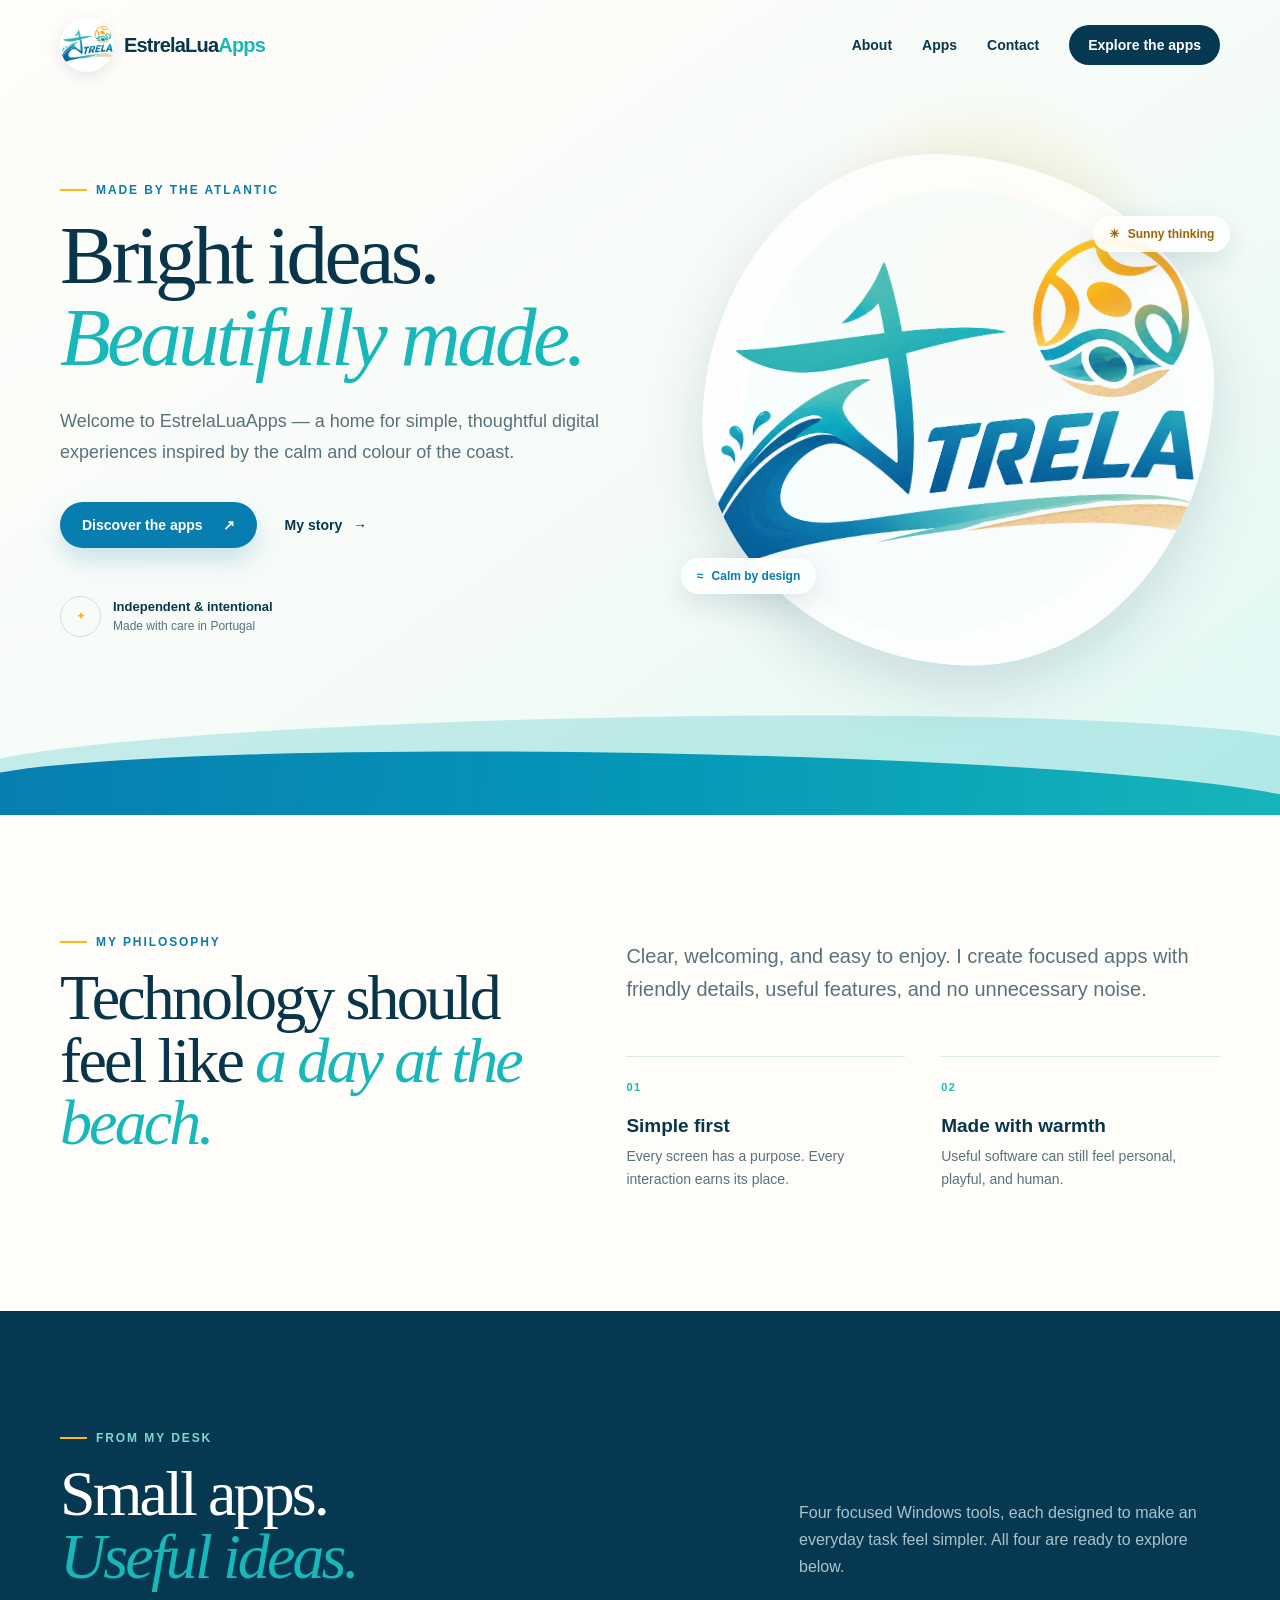
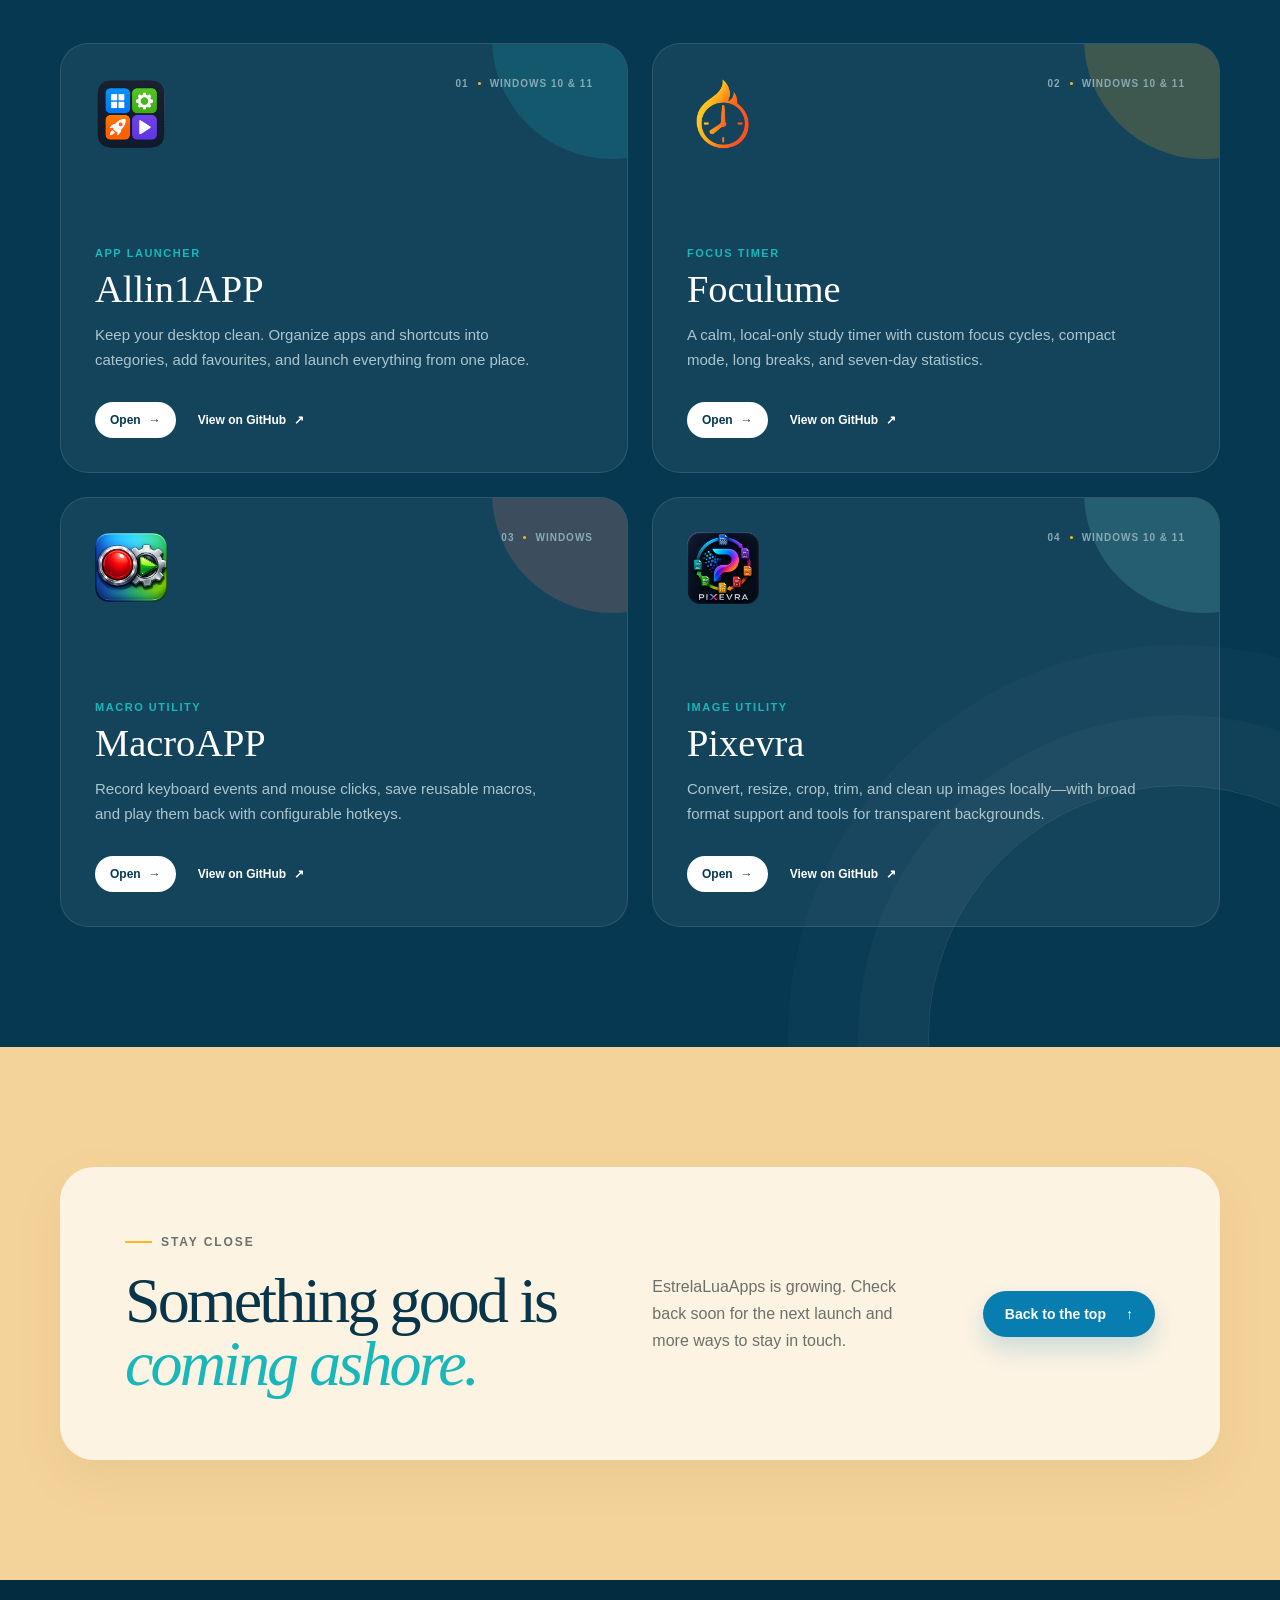
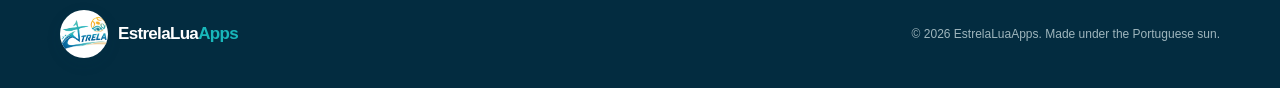
==== index.html @ fa0a14d5 "Rename brand to EstrelaLuaApps" ====
<!doctype html>
<html lang="en">
  <head>
    <meta charset="UTF-8" />
    <meta name="viewport" content="width=device-width, initial-scale=1.0" />
    <meta
      name="description"
      content="EstrelaLuaApps creates thoughtful apps inspired by the calm, colour, and possibility of the coast."
    />
    <meta name="theme-color" content="#087daf" />
    <title>EstrelaLuaApps — Bright ideas, beautifully made</title>
    <link rel="icon" href="assets/favicon-32.ico" sizes="32x32" />
    <link rel="icon" href="assets/favicon-48.ico" sizes="48x48" />
    <link rel="apple-touch-icon" href="assets/icon-128.ico" />
    <link rel="stylesheet" href="styles.css" />
    <script src="script.js" defer></script>
  </head>
  <body>
    <a class="skip-link" href="#main">Skip to content</a>

    <header class="site-header" data-header>
      <div class="shell nav-wrap">
        <a class="brand" href="#top" aria-label="EstrelaLuaApps home">
          <img class="brand-logo" src="assets/estrelalua-logo.png" alt="" width="54" height="54" />
          <span>EstrelaLua<span>Apps</span></span>
        </a>

        <button class="menu-button" type="button" aria-expanded="false" aria-controls="site-nav">
          <span class="sr-only">Open navigation</span>
          <span></span><span></span><span></span>
        </button>

        <nav id="site-nav" class="site-nav" aria-label="Main navigation">
          <a href="#about">About</a>
          <a href="#apps">Apps</a>
          <a href="#contact">Contact</a>
          <a class="nav-cta" href="#apps">Explore the apps</a>
        </nav>
      </div>
    </header>

    <main id="main">
      <section id="top" class="hero">
        <div class="sun-glow" aria-hidden="true"></div>
        <div class="shell hero-grid">
          <div class="hero-copy reveal">
            <p class="eyebrow"><span></span>Made by the Atlantic</p>
            <h1>Bright ideas.<br /><em>Beautifully made.</em></h1>
            <p class="hero-text">
              Welcome to EstrelaLuaApps — a home for simple, thoughtful digital
              experiences inspired by the calm and colour of the coast.
            </p>
            <div class="hero-actions">
              <a class="button button-primary" href="#apps">
                Discover the apps
                <span aria-hidden="true">↗</span>
              </a>
              <a class="text-link" href="#about">My story <span aria-hidden="true">→</span></a>
            </div>
            <div class="mini-note">
              <span class="mini-orbit" aria-hidden="true">✦</span>
              <span><strong>Independent &amp; intentional</strong><br />Made with care in Portugal</span>
            </div>
          </div>

          <div class="hero-art reveal reveal-delay" aria-label="EstrelaLua logo over an illustrated ocean scene">
            <div class="logo-card">
              <img src="assets/estrelalua-logo.png" alt="EstrelaLua" />
            </div>
            <div class="float-pill pill-one">☀ <span>Sunny thinking</span></div>
            <div class="float-pill pill-two">≈ <span>Calm by design</span></div>
          </div>
        </div>

        <div class="ocean" aria-hidden="true">
          <div class="wave wave-back"></div>
          <div class="wave wave-front"></div>
        </div>
      </section>

      <section id="about" class="section about-section">
        <div class="shell about-grid">
          <div class="section-heading reveal">
            <p class="eyebrow"><span></span>My philosophy</p>
            <h2>Technology should feel like <em>a day at the beach.</em></h2>
          </div>
          <div class="about-copy reveal reveal-delay">
            <p>
              Clear, welcoming, and easy to enjoy. I create focused apps with
              friendly details, useful features, and no unnecessary noise.
            </p>
            <div class="values">
              <article>
                <span>01</span>
                <h3>Simple first</h3>
                <p>Every screen has a purpose. Every interaction earns its place.</p>
              </article>
              <article>
                <span>02</span>
                <h3>Made with warmth</h3>
                <p>Useful software can still feel personal, playful, and human.</p>
              </article>
            </div>
          </div>
        </div>
      </section>

      <section id="apps" class="section apps-section">
        <div class="shell">
          <div class="apps-heading reveal">
            <div>
              <p class="eyebrow light"><span></span>From my desk</p>
              <h2>Small apps.<br /><em>Useful ideas.</em></h2>
            </div>
            <p>
              Four focused Windows tools, each designed to make an everyday task
              feel simpler. All four are ready to explore below.
            </p>
          </div>

          <div class="app-grid">
            <article class="app-card app-one reveal">
              <div class="app-card-top">
                <a class="app-symbol has-image" href="apps/allin1app.html" aria-label="Open Allin1APP details"><img src="assets/allin1app-icon.png" alt="" /></a>
                <div class="app-meta">
                  <span>01</span>
                  <span>Windows 10 &amp; 11</span>
                </div>
              </div>
              <div class="app-copy">
                <p class="card-label">App launcher</p>
                <h3>Allin1APP</h3>
                <p>
                  Keep your desktop clean. Organize apps and shortcuts into
                  categories, add favourites, and launch everything from one place.
                </p>
              </div>
              <div class="app-links">
                <a href="apps/allin1app.html">Open <span aria-hidden="true">→</span></a>
                <a href="https://github.com/GamrGamr/Allin1APP" target="_blank" rel="noopener noreferrer">View on GitHub <span aria-hidden="true">↗</span></a>
              </div>
            </article>

            <article class="app-card app-two reveal reveal-delay">
              <div class="app-card-top">
                <a class="app-symbol has-image" href="apps/foculume.html" aria-label="Open Foculume details"><img src="assets/foculume-icon.png" alt="" /></a>
                <div class="app-meta">
                  <span>02</span>
                  <span>Windows 10 &amp; 11</span>
                </div>
              </div>
              <div class="app-copy">
                <p class="card-label">Focus timer</p>
                <h3>Foculume</h3>
                <p>
                  A calm, local-only study timer with custom focus cycles,
                  compact mode, long breaks, and seven-day statistics.
                </p>
              </div>
              <div class="app-links">
                <a href="apps/foculume.html">Open <span aria-hidden="true">→</span></a>
                <a href="https://github.com/GamrGamr/Foculume" target="_blank" rel="noopener noreferrer">View on GitHub <span aria-hidden="true">↗</span></a>
              </div>
            </article>

            <article class="app-card app-three reveal">
              <div class="app-card-top">
                <a class="app-symbol has-image" href="apps/macroapp.html" aria-label="Open MacroAPP details"><img src="assets/macroapp-icon.png" alt="" /></a>
                <div class="app-meta">
                  <span>03</span>
                  <span>Windows</span>
                </div>
              </div>
              <div class="app-copy">
                <p class="card-label">Macro utility</p>
                <h3>MacroAPP</h3>
                <p>
                  Record keyboard events and mouse clicks, save reusable macros,
                  and play them back with configurable hotkeys.
                </p>
              </div>
              <div class="app-links">
                <a href="apps/macroapp.html">Open <span aria-hidden="true">→</span></a>
                <a href="https://github.com/GamrGamr/MacroAPP" target="_blank" rel="noopener noreferrer">View on GitHub <span aria-hidden="true">↗</span></a>
              </div>
            </article>

            <article class="app-card app-four reveal reveal-delay">
              <div class="app-card-top">
                <a class="app-symbol has-image" href="apps/pixevra.html" aria-label="Open Pixevra details"><img src="assets/pixevra-icon.png" alt="" /></a>
                <div class="app-meta">
                  <span>04</span>
                  <span>Windows 10 &amp; 11</span>
                </div>
              </div>
              <div class="app-copy">
                <p class="card-label">Image utility</p>
                <h3>Pixevra</h3>
                <p>
                  Convert, resize, crop, trim, and clean up images locally—with
                  broad format support and tools for transparent backgrounds.
                </p>
              </div>
              <div class="app-links">
                <a href="apps/pixevra.html">Open <span aria-hidden="true">→</span></a>
                <a href="https://github.com/GamrGamr/Pixevra" target="_blank" rel="noopener noreferrer">View on GitHub <span aria-hidden="true">↗</span></a>
              </div>
            </article>
          </div>
        </div>
      </section>

      <section id="contact" class="section contact-section">
        <div class="shell contact-card reveal">
          <div>
            <p class="eyebrow"><span></span>Stay close</p>
            <h2>Something good is<br /><em>coming ashore.</em></h2>
          </div>
          <p>
            EstrelaLuaApps is growing. Check back soon for the next launch and
            more ways to stay in touch.
          </p>
          <a class="button button-primary" href="#top">Back to the top <span aria-hidden="true">↑</span></a>
        </div>
      </section>
    </main>

    <footer class="site-footer">
      <div class="shell footer-row">
        <a class="brand footer-brand" href="#top">
          <img class="brand-logo" src="assets/estrelalua-logo.png" alt="" width="48" height="48" />
          <span>EstrelaLua<span>Apps</span></span>
        </a>
        <p>© <span data-year></span> EstrelaLuaApps. Made under the Portuguese sun.</p>
      </div>
    </footer>
  </body>
</html>
---- styles.css ----
:root {
  --deep: #063852;
  --ocean: #087daf;
  --aqua: #18b7ba;
  --foam: #eefcf9;
  --sand: #f4d39b;
  --sun: #ffb71b;
  --coral: #f47b64;
  --ink: #08354a;
  --muted: #58727c;
  --white: #fff;
  --shell: min(1160px, calc(100% - 40px));
  --shadow: 0 22px 60px rgba(4, 60, 83, 0.15);
}

* { box-sizing: border-box; }
html { scroll-behavior: smooth; }
body {
  margin: 0;
  color: var(--ink);
  background: #fffdfa;
  font-family: "Aptos", "Segoe UI", Arial, sans-serif;
  -webkit-font-smoothing: antialiased;
}
img { display: block; max-width: 100%; }
a { color: inherit; text-decoration: none; }
button { font: inherit; }
.shell { width: var(--shell); margin-inline: auto; }
.sr-only {
  position: absolute; width: 1px; height: 1px; padding: 0; margin: -1px;
  overflow: hidden; clip: rect(0, 0, 0, 0); white-space: nowrap; border: 0;
}
.skip-link {
  position: fixed; z-index: 100; left: 16px; top: -80px; padding: 10px 16px;
  background: var(--deep); color: white; border-radius: 999px; transition: top .2s;
}
.skip-link:focus { top: 16px; }

.site-header {
  position: fixed; inset: 0 0 auto; z-index: 50; padding: 18px 0;
  transition: background .25s, box-shadow .25s, padding .25s;
}
.site-header.scrolled {
  padding: 10px 0; background: rgba(255, 253, 250, .9);
  box-shadow: 0 8px 30px rgba(8, 53, 74, .08); backdrop-filter: blur(18px);
}
.nav-wrap { display: flex; align-items: center; justify-content: space-between; }
.brand { display: inline-flex; align-items: center; gap: 10px; font-size: 20px; font-weight: 800; letter-spacing: -.04em; }
.brand-logo {
  width: 54px; height: 54px; object-fit: cover; border-radius: 50%;
  background: white; box-shadow: 0 5px 16px rgba(6, 56, 82, .1);
}
.brand > span > span { color: var(--aqua); }
.site-nav { display: flex; align-items: center; gap: 30px; font-size: 14px; font-weight: 700; }
.site-nav > a:not(.nav-cta) { position: relative; }
.site-nav > a:not(.nav-cta)::after {
  content: ""; position: absolute; left: 0; right: 100%; bottom: -6px; height: 2px;
  background: var(--aqua); transition: right .2s;
}
.site-nav > a:hover::after { right: 0; }
.nav-cta { padding: 12px 19px; color: white; background: var(--deep); border-radius: 999px; }
.menu-button { display: none; border: 0; background: transparent; padding: 8px; }
.menu-button > span:not(.sr-only) { display: block; width: 24px; height: 2px; margin: 5px; background: var(--ink); }

.hero { position: relative; min-height: 790px; overflow: hidden; padding: 155px 0 150px; background: linear-gradient(145deg, #fffdfa 5%, #f4fbf7 58%, #dff8f4 100%); }
.hero-grid { position: relative; z-index: 2; display: grid; grid-template-columns: 1fr .93fr; align-items: center; gap: 74px; }
.eyebrow { display: flex; align-items: center; gap: 9px; margin: 0 0 18px; color: var(--ocean); font-size: 12px; font-weight: 800; letter-spacing: .16em; text-transform: uppercase; }
.eyebrow > span { width: 27px; height: 2px; background: var(--sun); }
.hero h1, h2 { margin: 0; font-family: Georgia, "Times New Roman", serif; font-weight: 500; letter-spacing: -.045em; line-height: .98; }
.hero h1 { font-size: clamp(55px, 6.5vw, 93px); }
h1 em, h2 em { color: var(--aqua); font-weight: 500; }
.hero-text { max-width: 560px; margin: 28px 0 0; color: var(--muted); font-size: 18px; line-height: 1.7; }
.hero-actions { display: flex; align-items: center; gap: 28px; margin-top: 34px; }
.button { display: inline-flex; align-items: center; justify-content: center; gap: 20px; padding: 15px 22px; border-radius: 999px; font-size: 14px; font-weight: 800; transition: transform .2s, box-shadow .2s, background .2s; }
.button:hover { transform: translateY(-2px); }
.button-primary { color: white; background: var(--ocean); box-shadow: 0 12px 24px rgba(8, 125, 175, .2); }
.button-primary:hover { background: var(--deep); box-shadow: 0 14px 28px rgba(6, 56, 82, .22); }
.text-link { font-size: 14px; font-weight: 800; }
.text-link span { display: inline-block; margin-left: 7px; transition: transform .2s; }
.text-link:hover span { transform: translateX(4px); }
.mini-note { display: flex; align-items: center; gap: 12px; margin-top: 48px; color: var(--muted); font-size: 12px; line-height: 1.5; }
.mini-note strong { color: var(--ink); font-size: 13px; }
.mini-orbit { display: grid; place-items: center; width: 41px; aspect-ratio: 1; color: var(--sun); border: 1px solid rgba(8, 125, 175, .2); border-radius: 50%; }

.sun-glow { position: absolute; z-index: 0; width: 390px; height: 390px; right: 8%; top: 80px; border-radius: 50%; background: radial-gradient(circle, rgba(255, 183, 27, .24), rgba(255, 183, 27, 0) 68%); }
.hero-art { position: relative; min-height: 500px; display: grid; place-items: center; }
.hero-art::before { content: ""; position: absolute; width: 84%; aspect-ratio: 1; border-radius: 49% 51% 58% 42% / 58% 48% 52% 42%; background: linear-gradient(145deg, rgba(24,183,186,.18), rgba(8,125,175,.05)); transform: rotate(-8deg); }
.logo-card { position: relative; z-index: 2; width: min(100%, 510px); aspect-ratio: 1; overflow: hidden; border-radius: 45% 55% 47% 53% / 53% 44% 56% 47%; background: rgba(255,255,255,.82); box-shadow: var(--shadow); transform: rotate(2deg); }
.logo-card img { width: 100%; height: 100%; object-fit: cover; }
.float-pill { position: absolute; z-index: 3; display: flex; align-items: center; gap: 8px; padding: 10px 15px; border: 1px solid rgba(255,255,255,.8); border-radius: 999px; color: var(--deep); background: rgba(255,255,255,.83); box-shadow: 0 10px 28px rgba(6,56,82,.12); backdrop-filter: blur(10px); font-size: 12px; font-weight: 800; }
.pill-one { top: 12%; right: -2%; color: #9a6500; }
.pill-two { left: -3%; bottom: 14%; color: var(--ocean); }

.ocean { position: absolute; height: 120px; inset: auto 0 0; }
.wave { position: absolute; left: -3%; width: 106%; height: 130px; border-radius: 50% 50% 0 0 / 35% 35% 0 0; }
.wave-back { top: 22px; background: rgba(24,183,186,.23); transform: rotate(-1deg); }
.wave-front { top: 58px; background: linear-gradient(90deg, var(--ocean), #0497b8 50%, var(--aqua)); transform: rotate(1deg); }

.section { padding: 120px 0; }
.about-section { background: #fffdfa; }
.about-grid { display: grid; grid-template-columns: .88fr 1.12fr; gap: 100px; }
.section-heading h2, .apps-heading h2, .contact-card h2 { font-size: clamp(44px, 5vw, 70px); }
.about-copy > p { max-width: 600px; margin: 5px 0 50px; color: var(--muted); font-size: 20px; line-height: 1.65; }
.values { display: grid; grid-template-columns: 1fr 1fr; gap: 36px; }
.values article { padding-top: 20px; border-top: 1px solid #dbe7e5; }
.values article > span, .card-label { color: var(--aqua); font-size: 11px; font-weight: 900; letter-spacing: .14em; text-transform: uppercase; }
.values h3 { margin: 20px 0 8px; font-size: 19px; }
.values p { margin: 0; color: var(--muted); font-size: 14px; line-height: 1.65; }

.apps-section { position: relative; overflow: hidden; color: white; background: var(--deep); }
.apps-section::after { content: ""; position: absolute; width: 500px; height: 500px; right: -150px; bottom: -240px; border: 1px solid rgba(255,255,255,.1); border-radius: 50%; box-shadow: 0 0 0 70px rgba(255,255,255,.025), 0 0 0 140px rgba(255,255,255,.02); }
.apps-section .shell { position: relative; z-index: 2; }
.eyebrow.light { color: #7cd8d0; }
.apps-heading { display: grid; grid-template-columns: 1fr .62fr; align-items: end; gap: 60px; margin-bottom: 54px; }
.apps-heading p:last-child { margin: 0 0 8px; color: #a9c3ca; font-size: 16px; line-height: 1.7; }
.app-grid { display: grid; grid-template-columns: repeat(2, minmax(0, 1fr)); gap: 24px; }
.app-card {
  position: relative; min-height: 430px; display: flex; flex-direction: column;
  padding: 34px; overflow: hidden; border: 1px solid rgba(255,255,255,.11);
  border-radius: 28px; background: rgba(255,255,255,.06);
  transition: transform .25s ease, border-color .25s ease, background .25s ease;
}
.app-card:hover { transform: translateY(-5px); border-color: rgba(255,255,255,.24); background: rgba(255,255,255,.085); }
.app-card::before {
  content: ""; position: absolute; width: 240px; height: 240px; right: -105px;
  top: -125px; border-radius: 50%; opacity: .18;
}
.app-one::before { background: var(--aqua); }
.app-two::before { background: var(--sun); }
.app-three::before { background: var(--coral); }
.app-four::before { background: #7cd8d0; }
.app-card-top { position: relative; z-index: 1; display: flex; align-items: flex-start; justify-content: space-between; gap: 20px; }
.app-symbol {
  display: grid; place-items: center; width: 72px; height: 72px; flex: 0 0 72px;
  border-radius: 22px; color: var(--deep); background: #f9ffff;
  box-shadow: 0 15px 34px rgba(0,0,0,.16); font: 800 23px/1 "Aptos", "Segoe UI", sans-serif;
  letter-spacing: -.06em; transition: transform .2s ease, box-shadow .2s ease;
}
.app-symbol[href]:hover { transform: translateY(-3px) rotate(-2deg); box-shadow: 0 19px 40px rgba(0,0,0,.22); }
.app-symbol.has-image { padding: 0; overflow: visible; }
.app-symbol.has-image img { width: 100%; height: 100%; object-fit: contain; }
.app-two .app-symbol { color: #8a5b00; background: #fff4cf; }
.app-three .app-symbol { color: #863f34; background: #ffe5df; }
.app-four .app-symbol { color: var(--ocean); background: #e3fbf7; }
.app-card .app-symbol.has-image { background: transparent; border-radius: 0; box-shadow: none; }
.app-card .app-symbol.has-image[href]:hover { box-shadow: none; }
.app-meta { display: flex; align-items: center; gap: 9px; color: #88aab4; font-size: 10px; font-weight: 800; letter-spacing: .1em; text-transform: uppercase; }
.app-meta span + span::before { content: ""; display: inline-block; width: 3px; height: 3px; margin: 0 9px 2px 0; border-radius: 50%; background: var(--sun); }
.app-copy { margin-top: auto; padding-top: 46px; }
.app-card h3 { margin: 10px 0 13px; font: 500 clamp(31px, 3vw, 43px)/1 Georgia, serif; }
.app-card p:not(.card-label) { max-width: 470px; margin: 0; color: #acc6cd; font-size: 15px; line-height: 1.7; }
.app-links { display: flex; align-items: center; gap: 22px; margin-top: 29px; }
.app-links a { display: inline-flex; align-items: center; gap: 8px; font-size: 12px; font-weight: 800; }
.app-links a:first-child { padding: 11px 15px; color: var(--deep); background: white; border-radius: 999px; }
.app-links a span { transition: transform .2s; }
.app-links a:hover span { transform: translate(2px, -2px); }
.coming-soon { border-style: dashed; }
.coming-soon .app-copy, .coming-soon .soon-note { opacity: .82; }
.soon-note { display: inline-flex; align-items: center; gap: 9px; margin-top: 29px; color: #86b4bd; font-size: 12px; font-weight: 800; }

/* App detail pages */
.detail-page { background: #fffdfa; }
.detail-header { position: relative; padding: 15px 0; background: #fffdfa; border-bottom: 1px solid #e2ece9; }
.detail-header .nav-wrap { min-height: 54px; }
.detail-back { display: inline-flex; align-items: center; gap: 9px; color: var(--ocean); font-size: 13px; font-weight: 800; }
.detail-back span { transition: transform .2s; }
.detail-back:hover span { transform: translateX(-4px); }
.detail-hero { position: relative; overflow: hidden; padding: 100px 0 105px; color: white; background: var(--deep); }
.detail-hero::after { content: ""; position: absolute; width: 520px; height: 520px; right: -130px; top: -245px; border-radius: 50%; background: var(--detail-accent, var(--aqua)); opacity: .18; }
.detail-hero-grid { position: relative; z-index: 1; display: grid; grid-template-columns: 130px 1fr; align-items: center; gap: 48px; }
.detail-app-icon { display: grid; place-items: center; width: 130px; height: 130px; border-radius: 38px; color: var(--deep); background: var(--detail-icon, #f8ffff); box-shadow: 0 25px 55px rgba(0,0,0,.24); font-size: 38px; font-weight: 900; letter-spacing: -.06em; transform: rotate(-3deg); }
.detail-app-icon.has-image { padding: 0; overflow: visible; background: transparent; border-radius: 0; box-shadow: none; }
.detail-app-icon.has-image img { width: 100%; height: 100%; object-fit: contain; filter: drop-shadow(0 18px 25px rgba(0,0,0,.18)); }
.detail-kicker { margin: 0 0 13px; color: #83dcd5; font-size: 11px; font-weight: 900; letter-spacing: .16em; text-transform: uppercase; }
.detail-hero h1 { margin: 0; font: 500 clamp(50px, 7vw, 88px)/.95 Georgia, serif; letter-spacing: -.045em; }
.detail-lead { max-width: 720px; margin: 23px 0 0; color: #b8cfd4; font-size: 19px; line-height: 1.7; }
.detail-actions { display: flex; flex-wrap: wrap; gap: 14px; margin-top: 31px; }
.detail-actions .button-secondary { color: white; border: 1px solid rgba(255,255,255,.25); }
.detail-actions .button-secondary:hover { background: rgba(255,255,255,.08); }
.detail-content { padding: 95px 0 110px; }
.detail-layout { display: grid; grid-template-columns: 1fr 330px; gap: 80px; align-items: start; }
.detail-main h2 { margin-bottom: 23px; font-size: clamp(39px, 4.5vw, 58px); }
.detail-main > p { max-width: 700px; color: var(--muted); font-size: 18px; line-height: 1.75; }
.feature-grid { display: grid; grid-template-columns: 1fr 1fr; gap: 16px; margin-top: 43px; }
.feature-item { display: flex; gap: 13px; padding: 19px; border: 1px solid #dceae7; border-radius: 18px; background: white; color: var(--muted); font-size: 14px; line-height: 1.55; }
.feature-item span { color: var(--aqua); font-weight: 900; }
.detail-sidebar { position: sticky; top: 28px; padding: 29px; border-radius: 25px; background: #eff9f6; }
.detail-sidebar h2 { margin: 0 0 20px; font: 500 29px/1.1 Georgia, serif; }
.detail-facts { margin: 0; }
.detail-facts div { padding: 15px 0; border-top: 1px solid #d4e5e1; }
.detail-facts dt { margin-bottom: 5px; color: var(--ocean); font-size: 10px; font-weight: 900; letter-spacing: .12em; text-transform: uppercase; }
.detail-facts dd { margin: 0; color: var(--muted); font-size: 14px; line-height: 1.5; }
.detail-sidebar .button { width: 100%; margin-top: 22px; }
.allin1-detail { --detail-accent: var(--aqua); --detail-icon: #f8ffff; }
.foculume-detail { --detail-accent: var(--sun); --detail-icon: #fff3c9; }
.macro-detail { --detail-accent: var(--coral); --detail-icon: #ffe5df; }
.pixevra-detail { --detail-accent: #7357ff; --detail-icon: #eef3ff; }

.contact-section { background: var(--sand); }
.contact-card { display: grid; grid-template-columns: 1.2fr .7fr auto; align-items: center; gap: 55px; padding: 65px; border-radius: 34px; background: rgba(255,255,255,.72); box-shadow: 0 18px 50px rgba(126,87,30,.08); }
.contact-card p { color: #6c706b; line-height: 1.7; }
.site-footer { padding: 30px 0; color: #9eb5bc; background: #032c40; }
.footer-row { display: flex; align-items: center; justify-content: space-between; }
.footer-brand { color: white; font-size: 17px; }
.footer-brand .brand-logo { width: 48px; height: 48px; }
.footer-row p { font-size: 12px; }

.reveal { opacity: 0; transform: translateY(22px); transition: opacity .7s ease, transform .7s ease; }
.reveal-delay { transition-delay: .12s; }
.reveal.visible { opacity: 1; transform: translateY(0); }

@media (max-width: 900px) {
  :root { --shell: min(100% - 32px, 700px); }
  .menu-button { display: block; }
  .site-nav { position: absolute; top: 68px; left: 16px; right: 16px; display: none; flex-direction: column; align-items: stretch; gap: 8px; padding: 18px; background: white; border-radius: 22px; box-shadow: var(--shadow); }
  .site-nav.open { display: flex; }
  .site-nav a { padding: 11px 12px; }
  .site-nav .nav-cta { text-align: center; }
  .hero { padding-top: 130px; }
  .hero-grid { grid-template-columns: 1fr; gap: 30px; }
  .hero-copy { text-align: center; }
  .eyebrow, .hero-actions, .mini-note { justify-content: center; }
  .hero-text { margin-inline: auto; }
  .hero-art { min-height: 430px; }
  .logo-card { width: 410px; }
  .about-grid, .apps-heading { grid-template-columns: 1fr; gap: 40px; }
  .app-grid { grid-template-columns: 1fr; }
  .contact-card { grid-template-columns: 1fr; gap: 24px; text-align: center; }
  .contact-card .eyebrow { justify-content: center; }
  .contact-card .button { justify-self: center; }
  .detail-layout { grid-template-columns: 1fr; gap: 48px; }
  .detail-sidebar { position: static; }
}

@media (max-width: 600px) {
  .hero { min-height: 760px; padding-bottom: 105px; }
  .hero h1 { font-size: 50px; }
  .hero-text { font-size: 16px; }
  .hero-actions { flex-direction: column; gap: 18px; }
  .mini-note { margin-top: 32px; }
  .hero-art { min-height: 330px; }
  .logo-card { width: min(320px, 91vw); }
  .float-pill { font-size: 10px; }
  .pill-one { right: 0; }
  .pill-two { left: 0; }
  .section { padding: 85px 0; }
  .values { grid-template-columns: 1fr; }
  .app-card { min-height: 390px; padding: 26px; }
  .app-symbol { width: 62px; height: 62px; flex-basis: 62px; border-radius: 18px; }
  .app-meta { flex-direction: column; align-items: flex-end; gap: 4px; }
  .app-meta span + span::before { display: none; }
  .app-links { gap: 15px; }
  .contact-card { padding: 42px 24px; }
  .footer-row { flex-direction: column; gap: 16px; text-align: center; }
  .detail-header .brand > span { display: none; }
  .detail-hero { padding: 70px 0 75px; text-align: center; }
  .detail-hero-grid { grid-template-columns: 1fr; justify-items: center; gap: 28px; }
  .detail-app-icon { width: 105px; height: 105px; border-radius: 31px; }
  .detail-actions { justify-content: center; }
  .detail-content { padding: 70px 0 85px; }
  .feature-grid { grid-template-columns: 1fr; }
}

@media (prefers-reduced-motion: reduce) {
  html { scroll-behavior: auto; }
  *, *::before, *::after { animation-duration: .01ms !important; transition-duration: .01ms !important; }
  .reveal { opacity: 1; transform: none; }
}
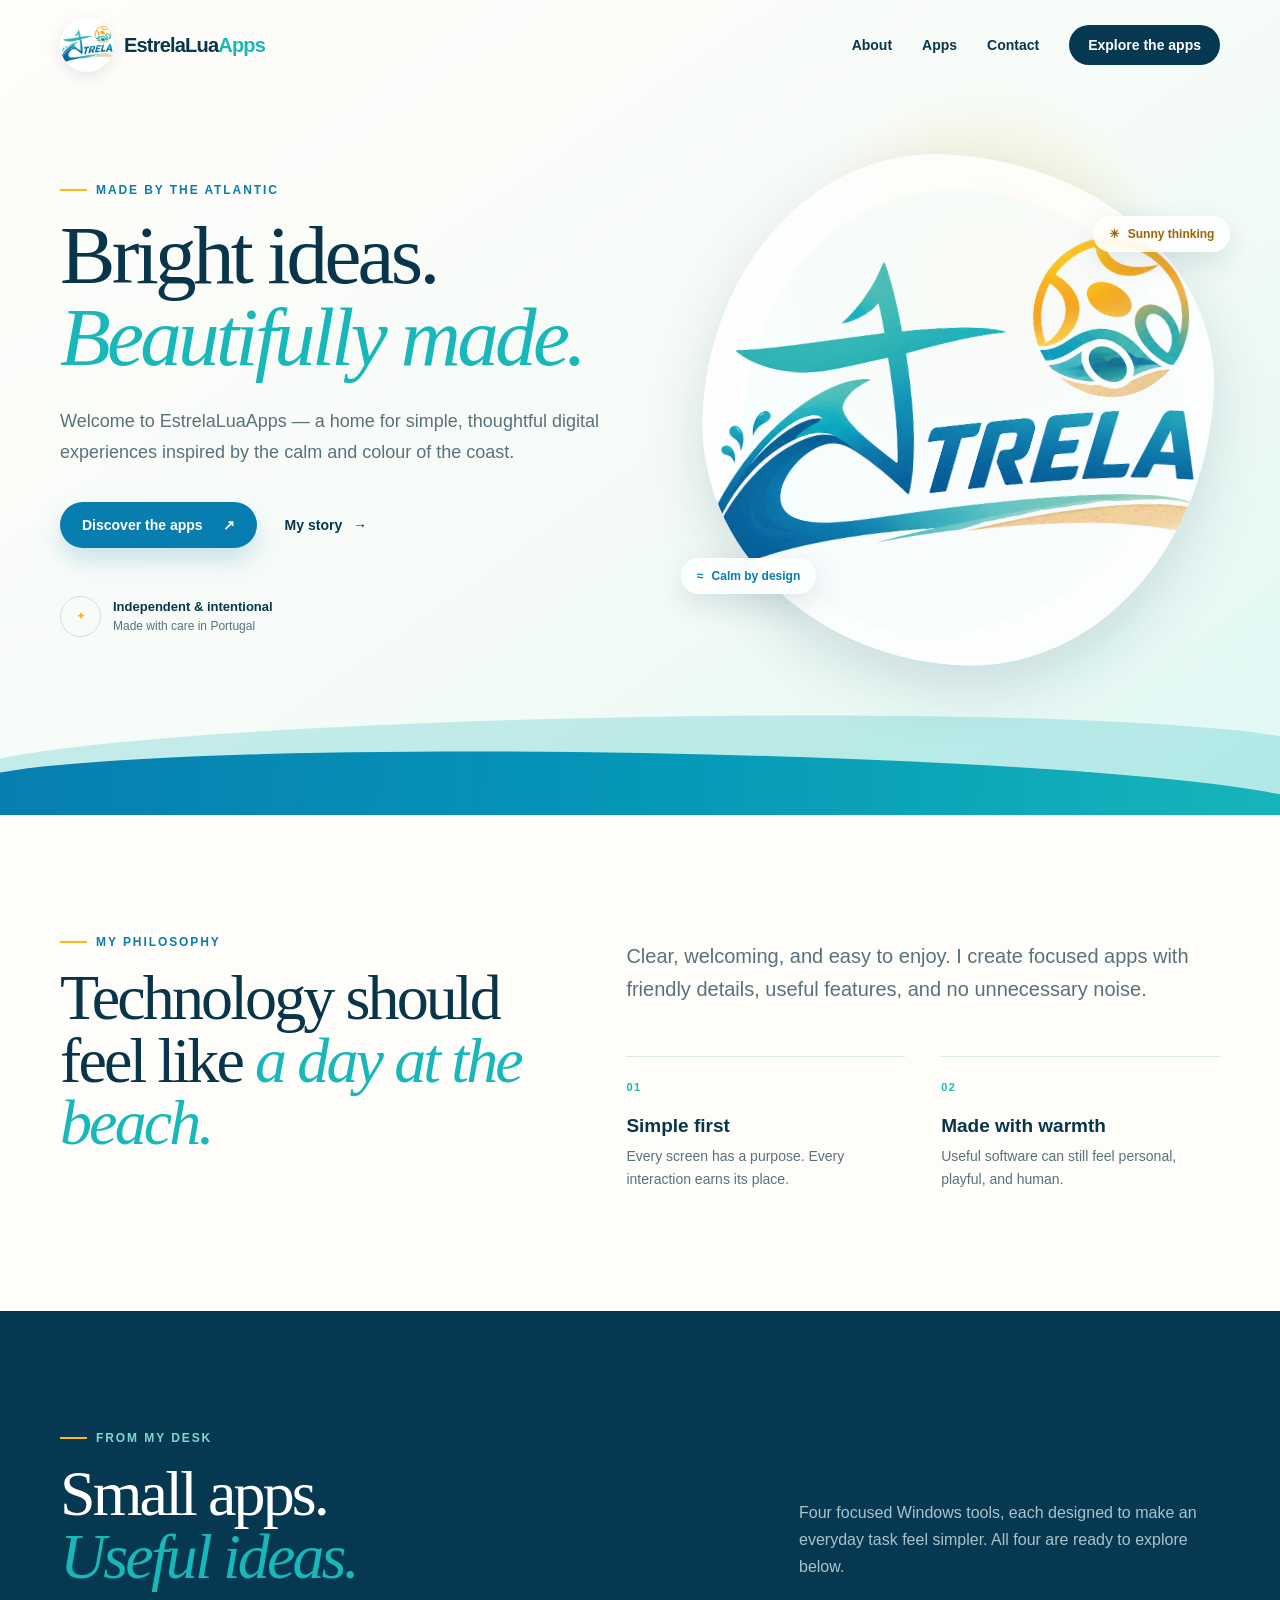
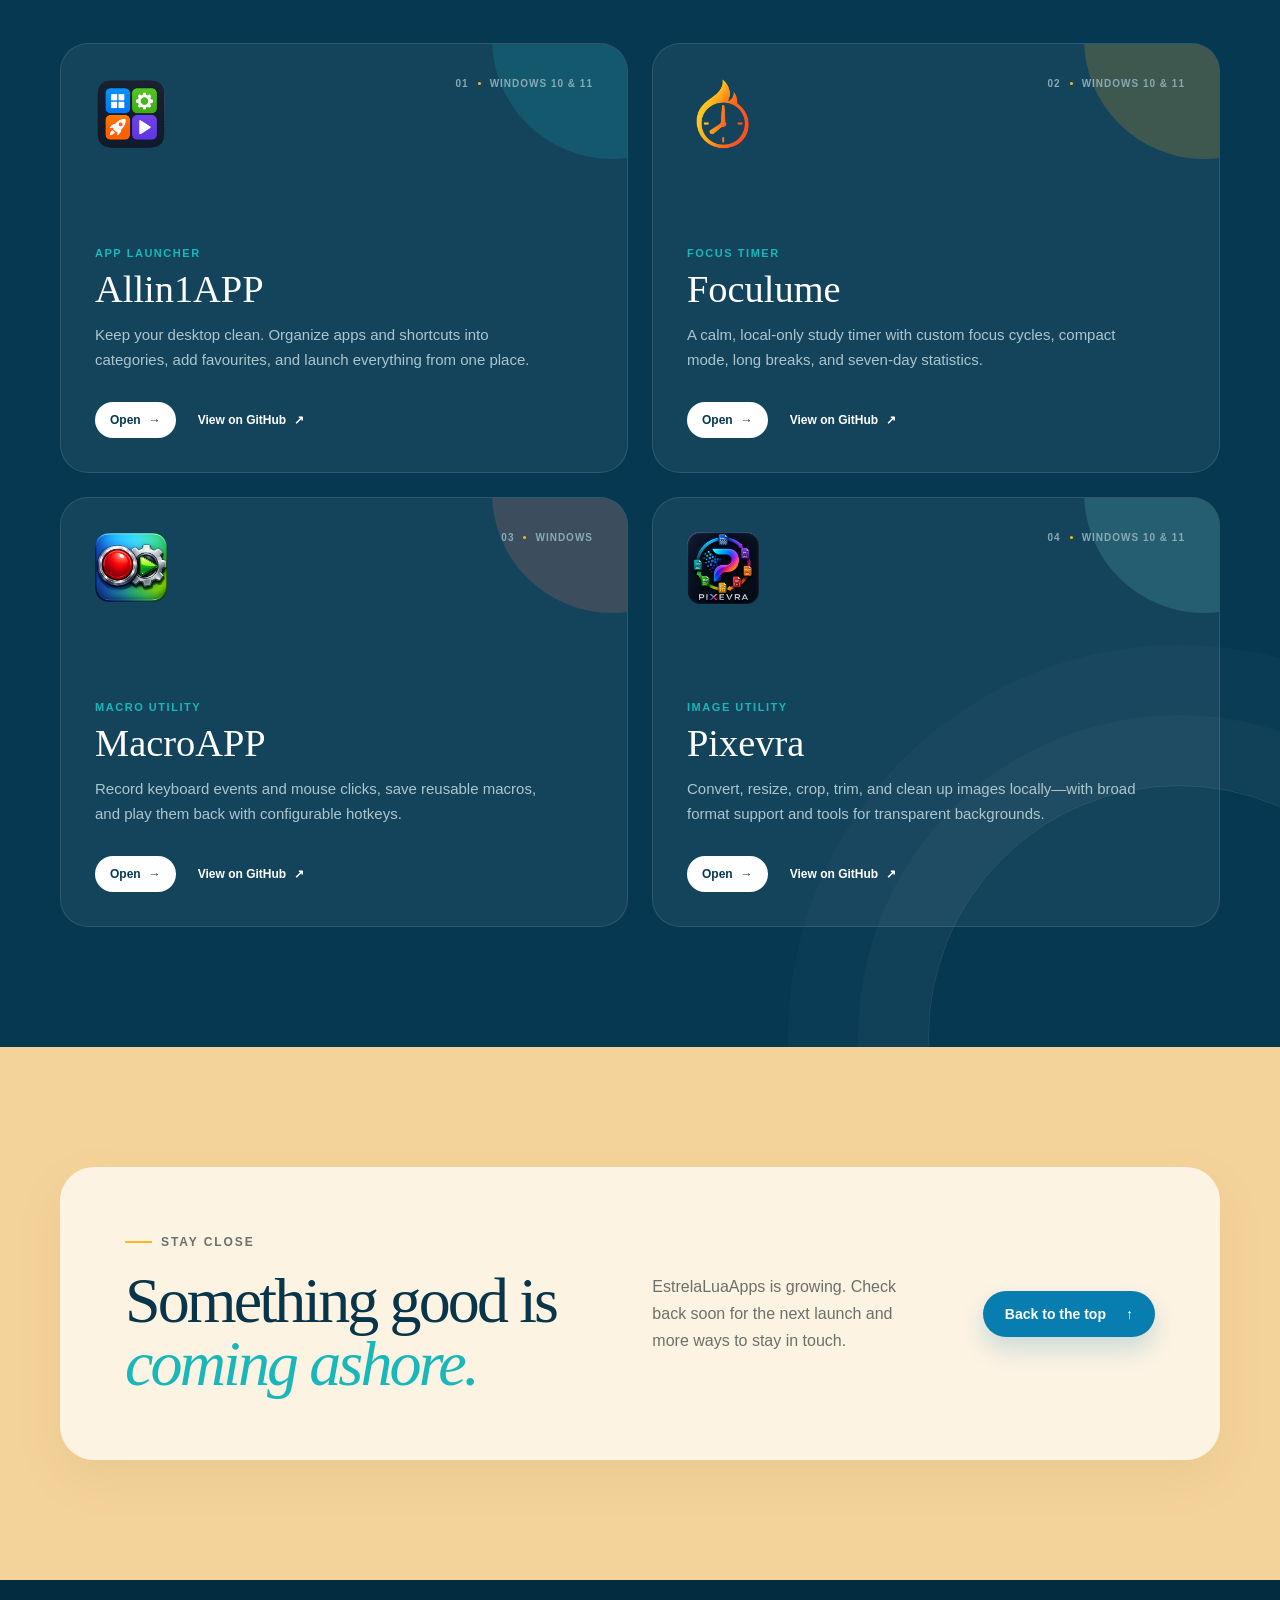
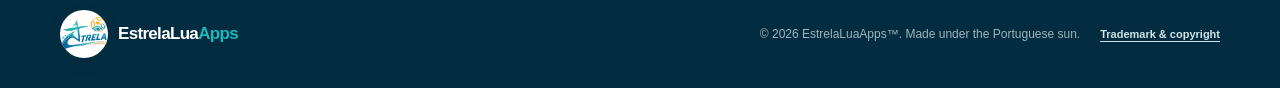
==== commit 87beb69d: "Add trademark and copyright notice" ====
--- a/index.html
+++ b/index.html
@@ -231,7 +231,10 @@
           <img class="brand-logo" src="assets/estrelalua-logo.png" alt="" width="48" height="48" />
           <span>EstrelaLua<span>Apps</span></span>
         </a>
-        <p>© <span data-year></span> EstrelaLuaApps. Made under the Portuguese sun.</p>
+        <div class="footer-meta">
+          <p>© <span data-year></span> EstrelaLuaApps™. Made under the Portuguese sun.</p>
+          <a href="legal.html">Trademark &amp; copyright</a>
+        </div>
       </div>
     </footer>
   </body>
--- a/styles.css
+++ b/styles.css
@@ -204,6 +204,21 @@
 .footer-brand { color: white; font-size: 17px; }
 .footer-brand .brand-logo { width: 48px; height: 48px; }
 .footer-row p { font-size: 12px; }
+.footer-meta { display: flex; align-items: center; gap: 20px; }
+.footer-meta p { margin: 0; }
+.footer-meta a { color: #d1e3e6; font-size: 11px; font-weight: 700; text-decoration: underline; text-underline-offset: 3px; }
+.footer-meta a:hover { color: white; }
+
+.legal-hero { padding: 85px 0; color: white; background: var(--deep); }
+.legal-hero h1 { max-width: 820px; margin: 0; font: 500 clamp(48px, 7vw, 82px)/.98 Georgia, serif; letter-spacing: -.045em; }
+.legal-hero p { max-width: 700px; margin: 24px 0 0; color: #b8cfd4; font-size: 18px; line-height: 1.7; }
+.legal-content { padding: 85px 0 105px; }
+.legal-grid { display: grid; grid-template-columns: 1fr 1fr; gap: 22px; }
+.legal-card { padding: 32px; border: 1px solid #dceae7; border-radius: 22px; background: white; }
+.legal-card h2 { margin: 0 0 17px; font: 500 31px/1.1 Georgia, serif; letter-spacing: -.025em; }
+.legal-card p { margin: 0; color: var(--muted); font-size: 15px; line-height: 1.75; }
+.legal-card p + p { margin-top: 14px; }
+.legal-note { margin-top: 30px; padding: 21px 24px; border-radius: 17px; color: #526f78; background: #eff9f6; font-size: 13px; line-height: 1.65; }
 
 .reveal { opacity: 0; transform: translateY(22px); transition: opacity .7s ease, transform .7s ease; }
 .reveal-delay { transition-delay: .12s; }
@@ -252,6 +267,10 @@
   .app-links { gap: 15px; }
   .contact-card { padding: 42px 24px; }
   .footer-row { flex-direction: column; gap: 16px; text-align: center; }
+  .footer-meta { flex-direction: column; gap: 9px; }
+  .legal-grid { grid-template-columns: 1fr; }
+  .legal-hero { padding: 65px 0; }
+  .legal-content { padding: 65px 0 80px; }
   .detail-header .brand > span { display: none; }
   .detail-hero { padding: 70px 0 75px; text-align: center; }
   .detail-hero-grid { grid-template-columns: 1fr; justify-items: center; gap: 28px; }
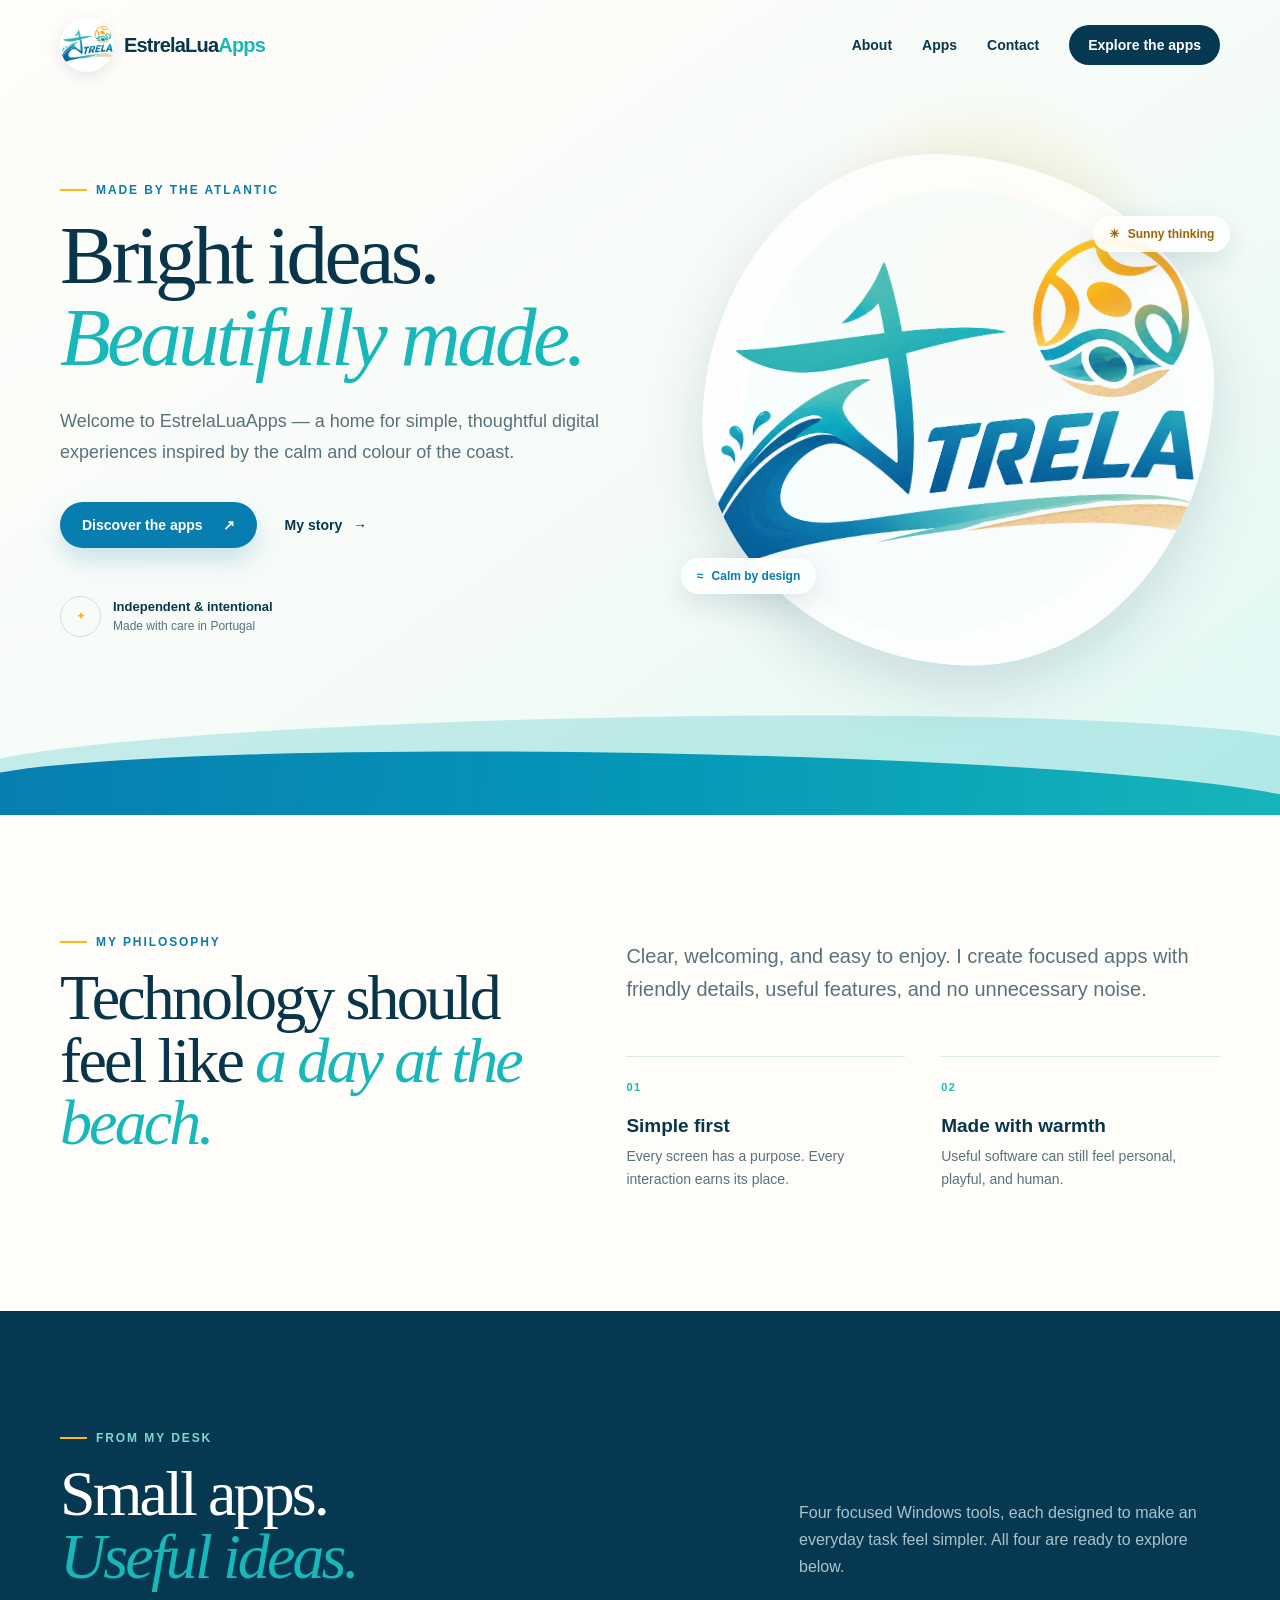
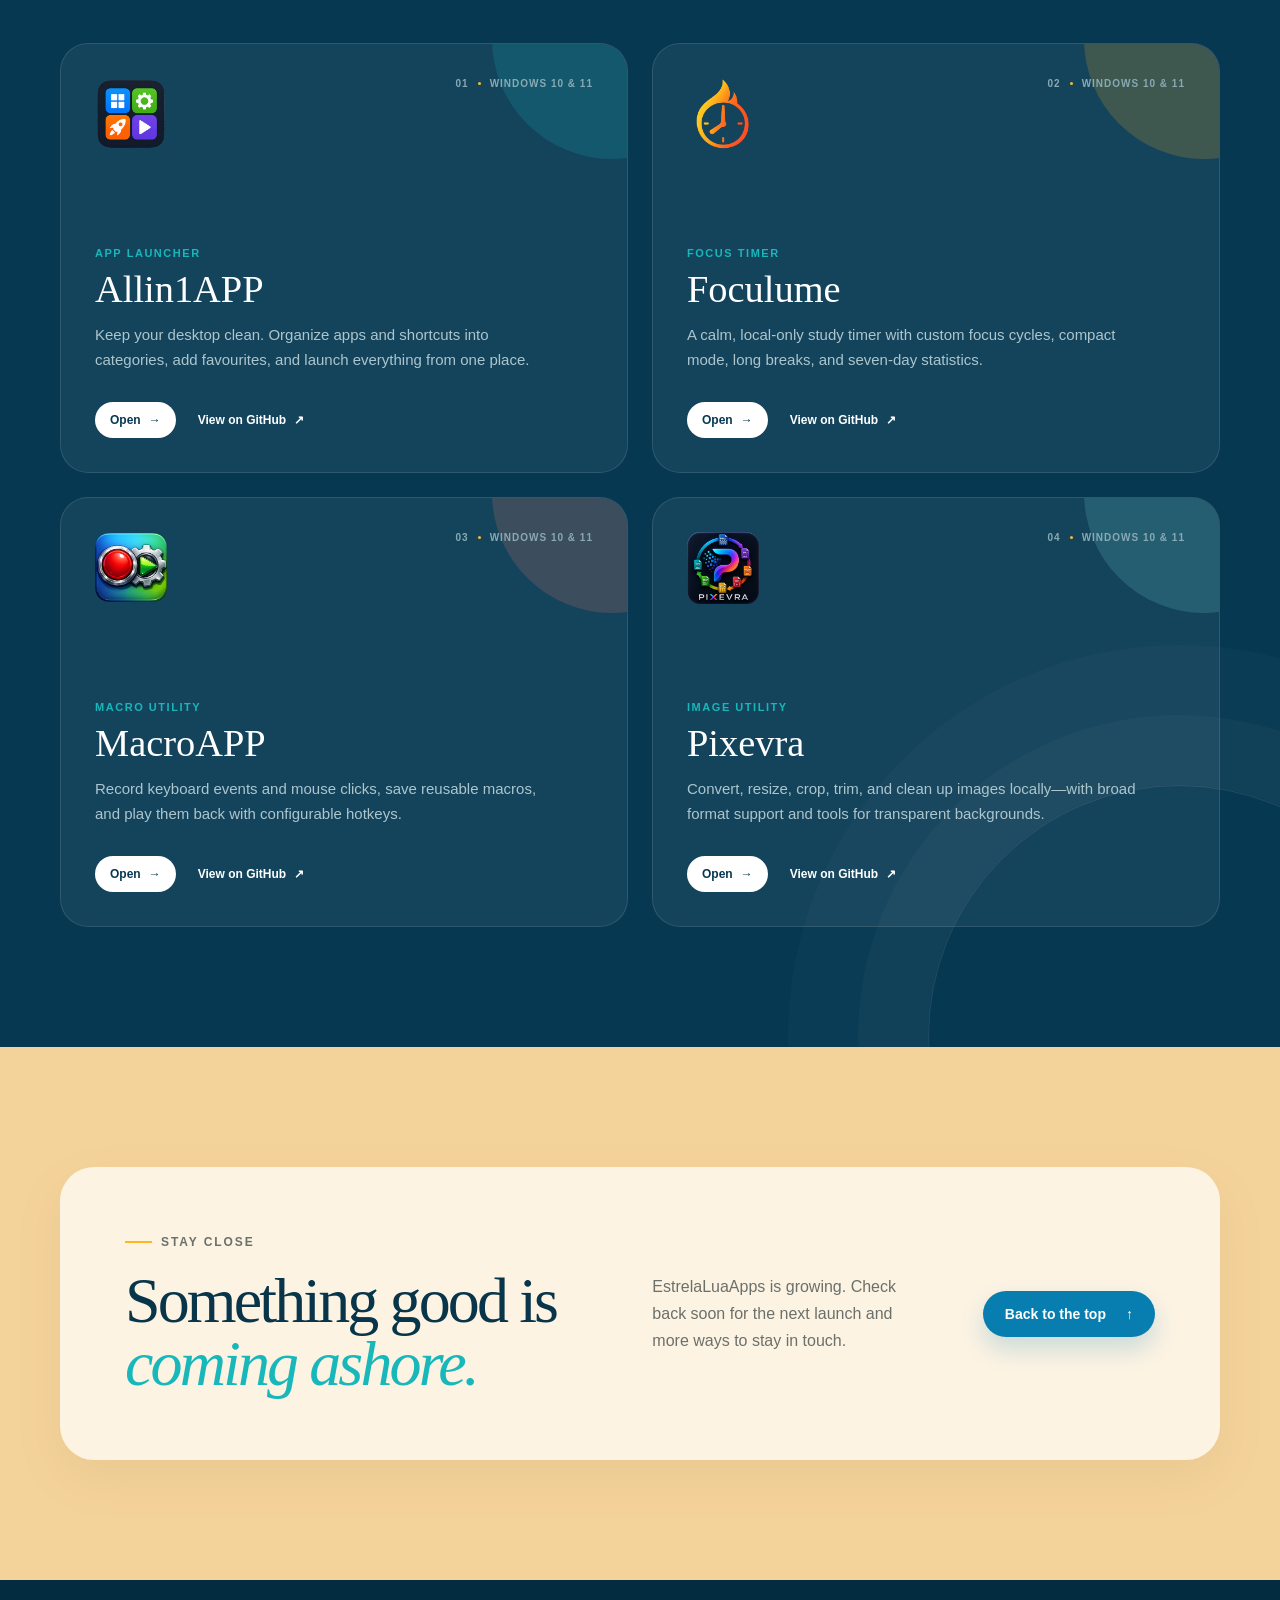
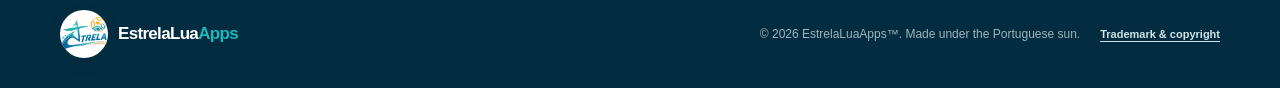
==== commit a96d50fb: "Update MacroAPP platform label" ====
--- a/index.html
+++ b/index.html
@@ -168,7 +168,7 @@
                 <a class="app-symbol has-image" href="apps/macroapp.html" aria-label="Open MacroAPP details"><img src="assets/macroapp-icon.png" alt="" /></a>
                 <div class="app-meta">
                   <span>03</span>
-                  <span>Windows</span>
+                  <span>Windows 10 &amp; 11</span>
                 </div>
               </div>
               <div class="app-copy">
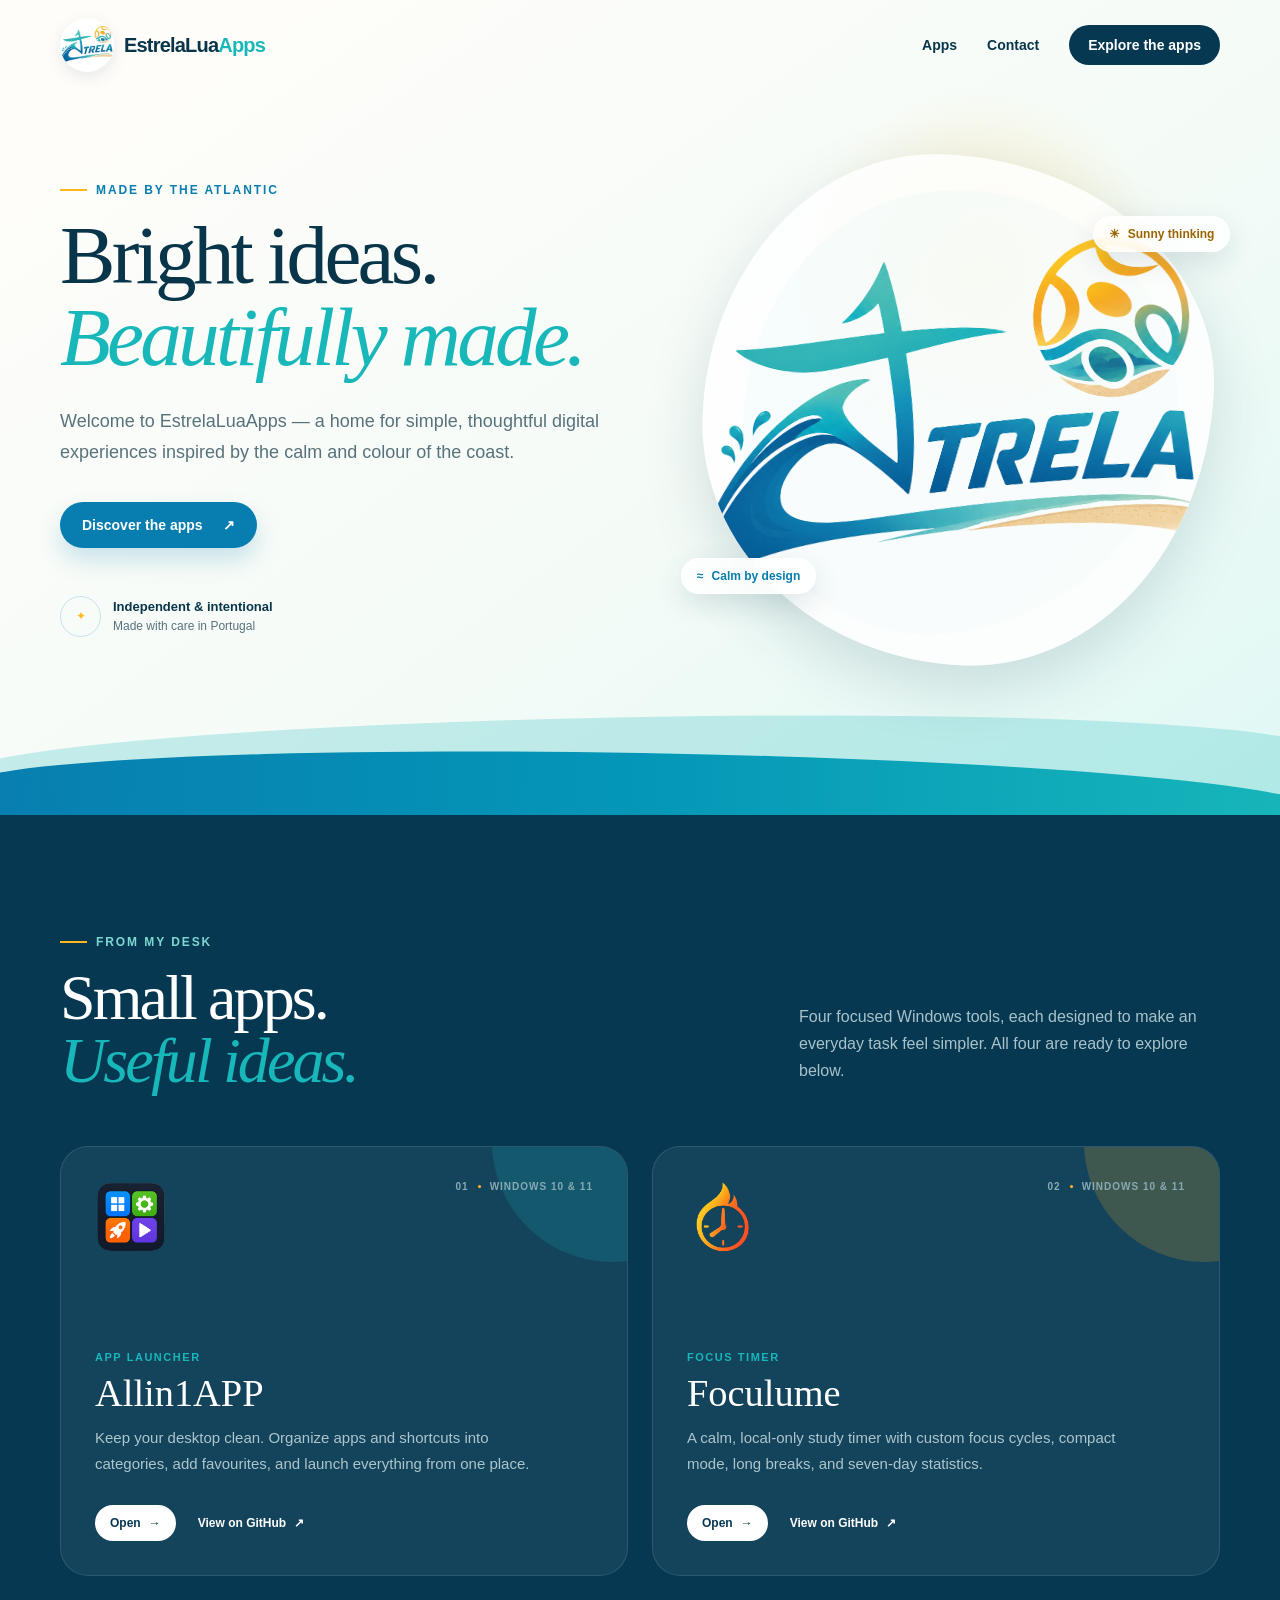
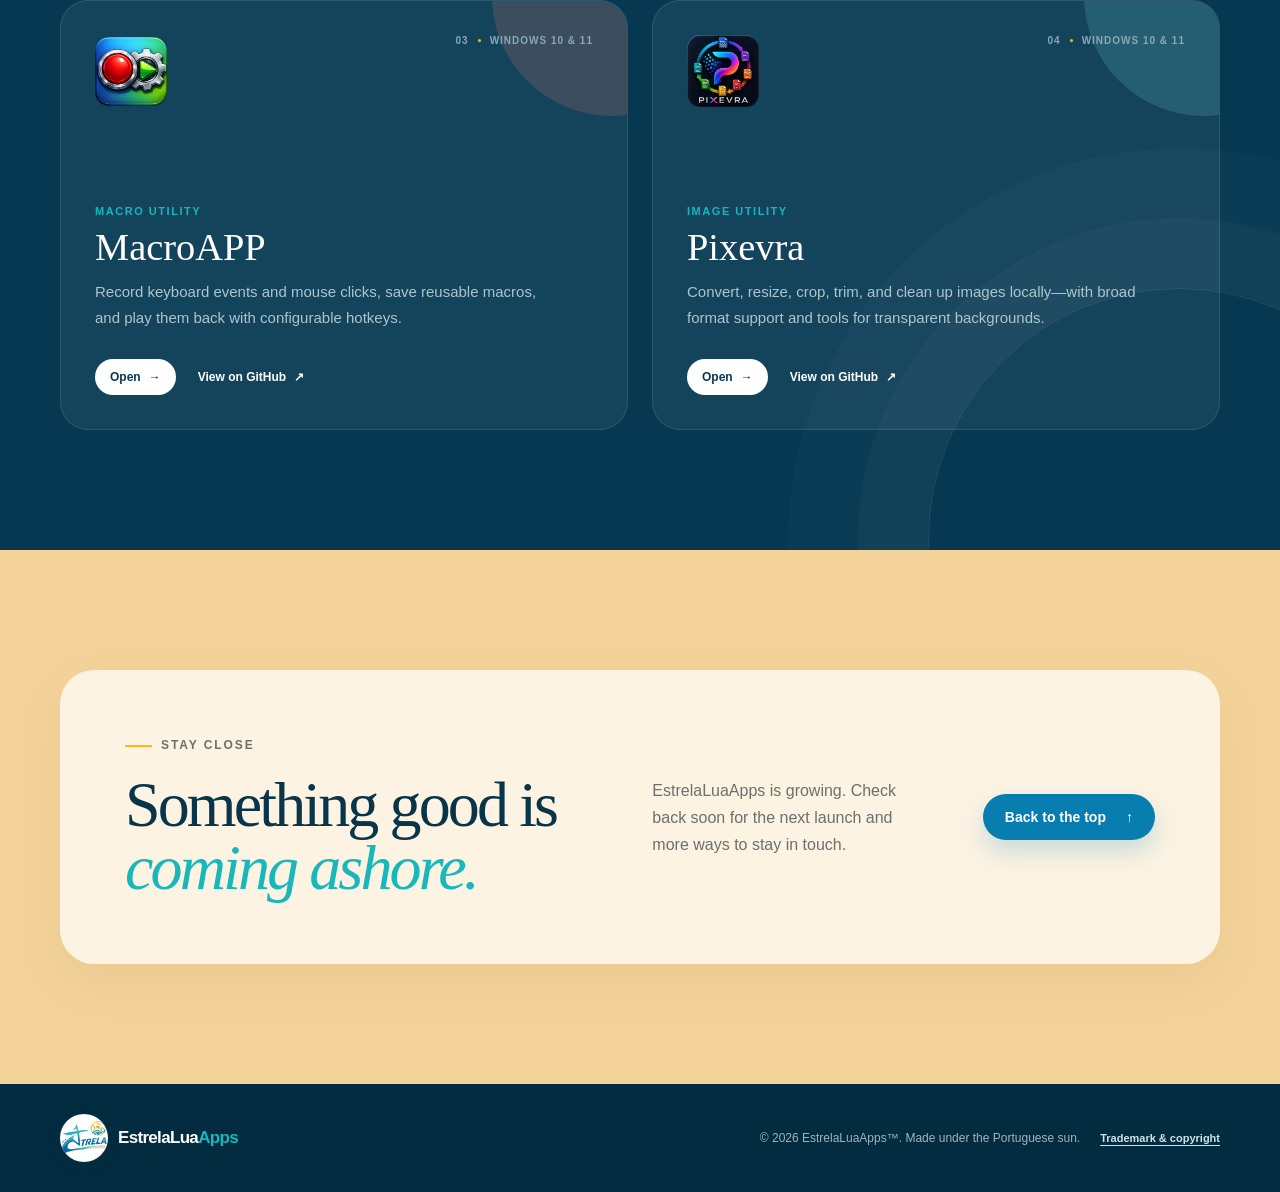
==== commit c9d97314: "Remove About and My story section" ====
--- a/index.html
+++ b/index.html
@@ -31,7 +31,6 @@
         </button>
 
         <nav id="site-nav" class="site-nav" aria-label="Main navigation">
-          <a href="#about">About</a>
           <a href="#apps">Apps</a>
           <a href="#contact">Contact</a>
           <a class="nav-cta" href="#apps">Explore the apps</a>
@@ -55,7 +54,6 @@
                 Discover the apps
                 <span aria-hidden="true">↗</span>
               </a>
-              <a class="text-link" href="#about">My story <span aria-hidden="true">→</span></a>
             </div>
             <div class="mini-note">
               <span class="mini-orbit" aria-hidden="true">✦</span>
@@ -75,33 +73,6 @@
         <div class="ocean" aria-hidden="true">
           <div class="wave wave-back"></div>
           <div class="wave wave-front"></div>
-        </div>
-      </section>
-
-      <section id="about" class="section about-section">
-        <div class="shell about-grid">
-          <div class="section-heading reveal">
-            <p class="eyebrow"><span></span>My philosophy</p>
-            <h2>Technology should feel like <em>a day at the beach.</em></h2>
-          </div>
-          <div class="about-copy reveal reveal-delay">
-            <p>
-              Clear, welcoming, and easy to enjoy. I create focused apps with
-              friendly details, useful features, and no unnecessary noise.
-            </p>
-            <div class="values">
-              <article>
-                <span>01</span>
-                <h3>Simple first</h3>
-                <p>Every screen has a purpose. Every interaction earns its place.</p>
-              </article>
-              <article>
-                <span>02</span>
-                <h3>Made with warmth</h3>
-                <p>Useful software can still feel personal, playful, and human.</p>
-              </article>
-            </div>
-          </div>
         </div>
       </section>
 
--- a/styles.css
+++ b/styles.css
@@ -97,15 +97,8 @@
 .wave-front { top: 58px; background: linear-gradient(90deg, var(--ocean), #0497b8 50%, var(--aqua)); transform: rotate(1deg); }
 
 .section { padding: 120px 0; }
-.about-section { background: #fffdfa; }
-.about-grid { display: grid; grid-template-columns: .88fr 1.12fr; gap: 100px; }
-.section-heading h2, .apps-heading h2, .contact-card h2 { font-size: clamp(44px, 5vw, 70px); }
-.about-copy > p { max-width: 600px; margin: 5px 0 50px; color: var(--muted); font-size: 20px; line-height: 1.65; }
-.values { display: grid; grid-template-columns: 1fr 1fr; gap: 36px; }
-.values article { padding-top: 20px; border-top: 1px solid #dbe7e5; }
-.values article > span, .card-label { color: var(--aqua); font-size: 11px; font-weight: 900; letter-spacing: .14em; text-transform: uppercase; }
-.values h3 { margin: 20px 0 8px; font-size: 19px; }
-.values p { margin: 0; color: var(--muted); font-size: 14px; line-height: 1.65; }
+.apps-heading h2, .contact-card h2 { font-size: clamp(44px, 5vw, 70px); }
+.card-label { color: var(--aqua); font-size: 11px; font-weight: 900; letter-spacing: .14em; text-transform: uppercase; }
 
 .apps-section { position: relative; overflow: hidden; color: white; background: var(--deep); }
 .apps-section::after { content: ""; position: absolute; width: 500px; height: 500px; right: -150px; bottom: -240px; border: 1px solid rgba(255,255,255,.1); border-radius: 50%; box-shadow: 0 0 0 70px rgba(255,255,255,.025), 0 0 0 140px rgba(255,255,255,.02); }
@@ -238,7 +231,7 @@
   .hero-text { margin-inline: auto; }
   .hero-art { min-height: 430px; }
   .logo-card { width: 410px; }
-  .about-grid, .apps-heading { grid-template-columns: 1fr; gap: 40px; }
+  .apps-heading { grid-template-columns: 1fr; gap: 40px; }
   .app-grid { grid-template-columns: 1fr; }
   .contact-card { grid-template-columns: 1fr; gap: 24px; text-align: center; }
   .contact-card .eyebrow { justify-content: center; }
@@ -259,7 +252,6 @@
   .pill-one { right: 0; }
   .pill-two { left: 0; }
   .section { padding: 85px 0; }
-  .values { grid-template-columns: 1fr; }
   .app-card { min-height: 390px; padding: 26px; }
   .app-symbol { width: 62px; height: 62px; flex-basis: 62px; border-radius: 18px; }
   .app-meta { flex-direction: column; align-items: flex-end; gap: 4px; }
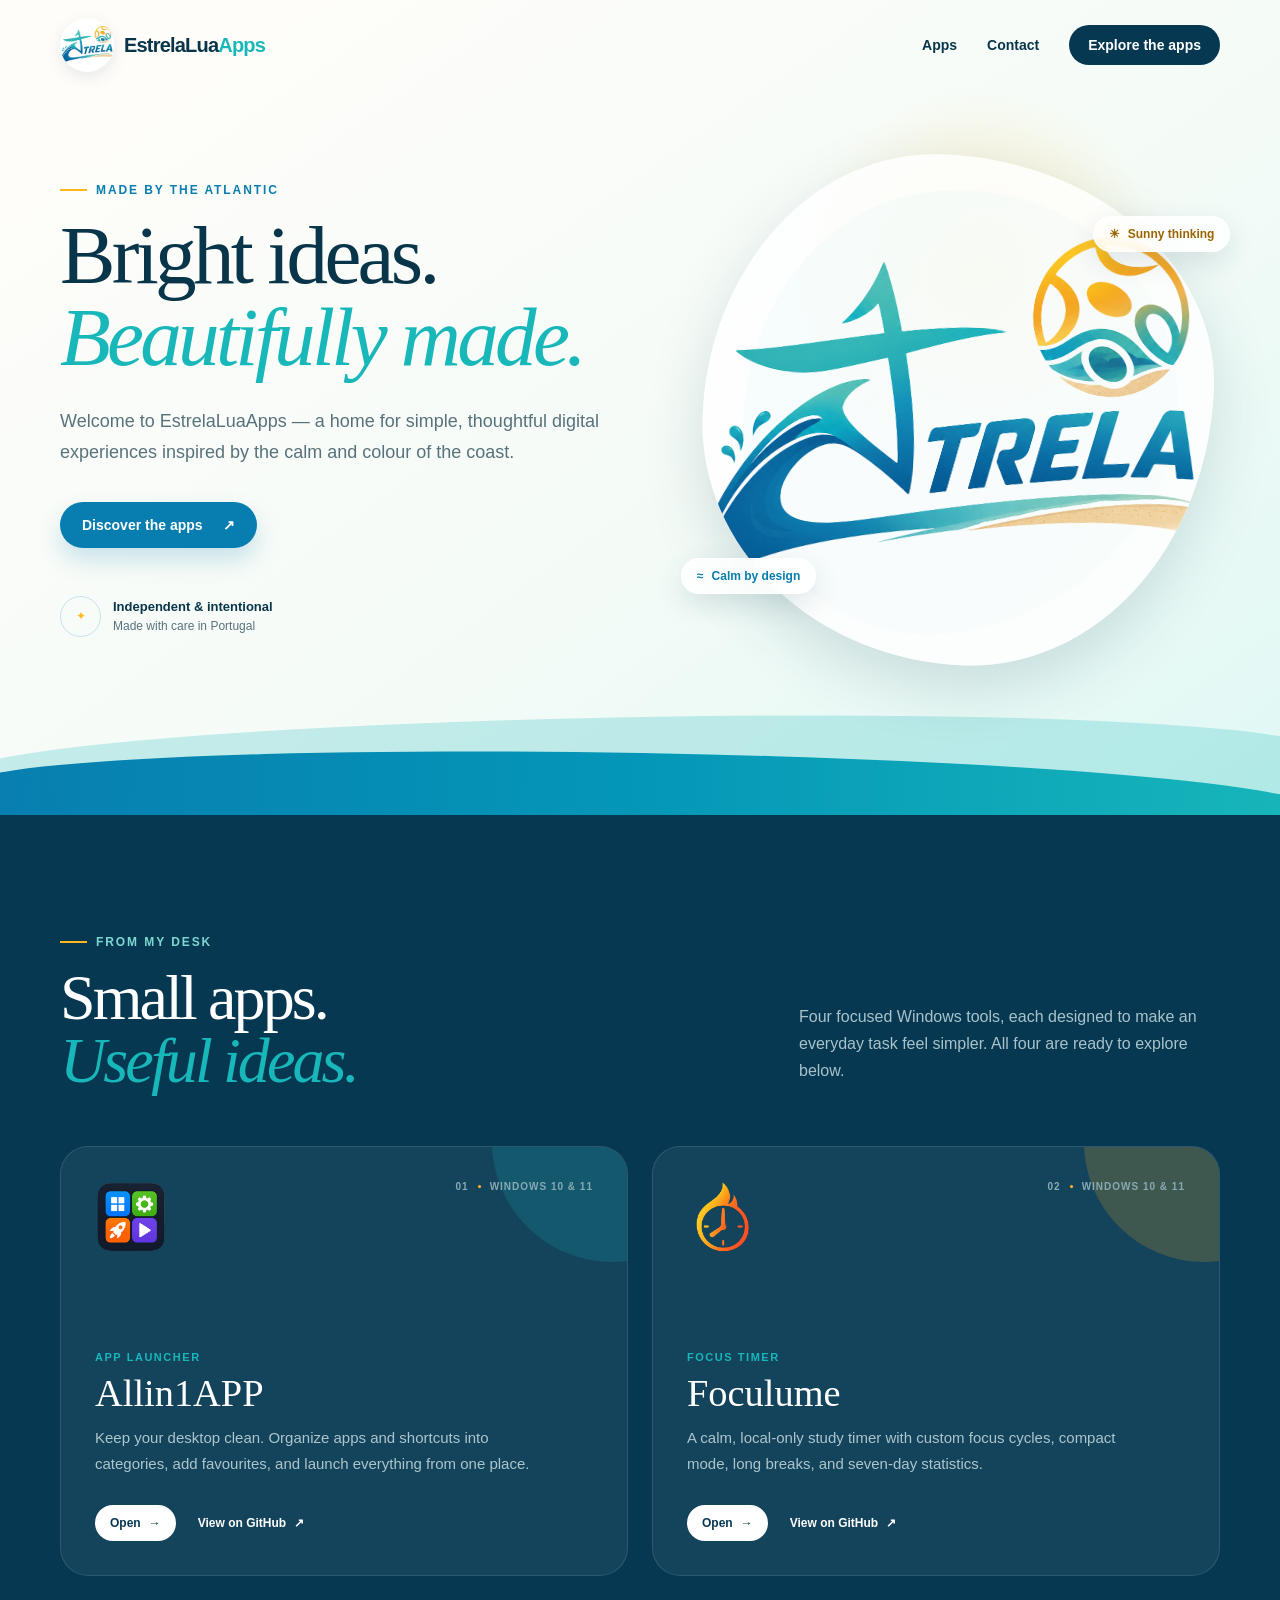
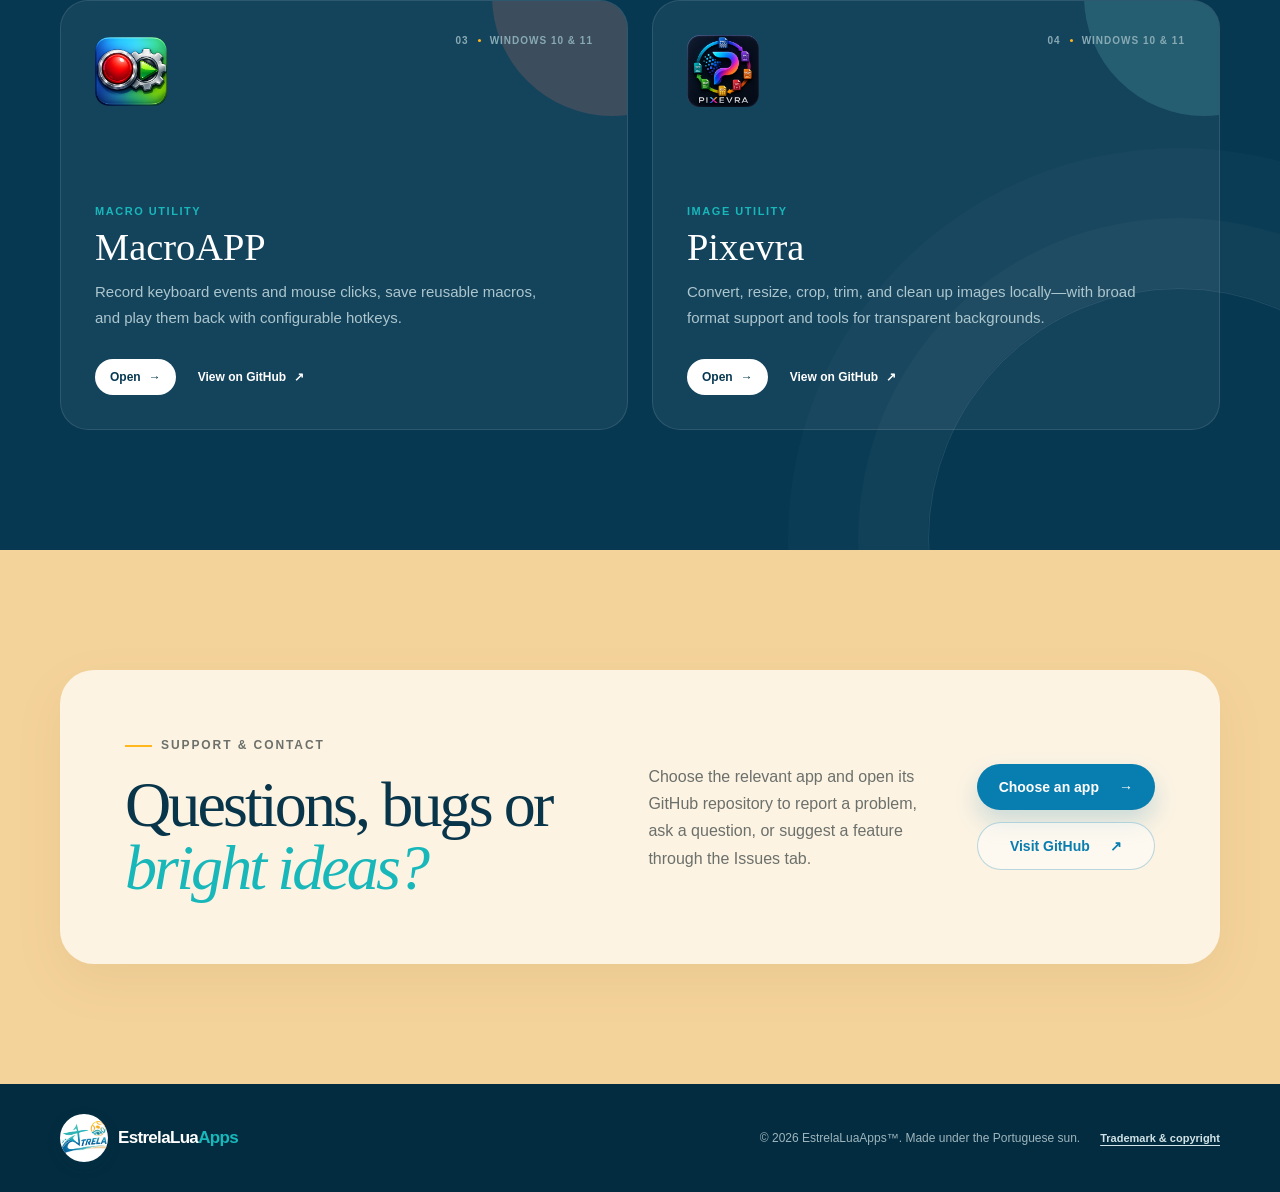
==== commit f29aacdc: "Add GitHub support contact section" ====
--- a/index.html
+++ b/index.html
@@ -33,7 +33,7 @@
         <nav id="site-nav" class="site-nav" aria-label="Main navigation">
           <a href="#apps">Apps</a>
           <a href="#contact">Contact</a>
-          <a class="nav-cta" href="#apps">Explore the apps</a>
+          <a class="nav-cta" href="apps.html">Explore the apps</a>
         </nav>
       </div>
     </header>
@@ -184,14 +184,17 @@
       <section id="contact" class="section contact-section">
         <div class="shell contact-card reveal">
           <div>
-            <p class="eyebrow"><span></span>Stay close</p>
-            <h2>Something good is<br /><em>coming ashore.</em></h2>
+            <p class="eyebrow"><span></span>Support &amp; contact</p>
+            <h2>Questions, bugs or<br /><em>bright ideas?</em></h2>
           </div>
           <p>
-            EstrelaLuaApps is growing. Check back soon for the next launch and
-            more ways to stay in touch.
+            Choose the relevant app and open its GitHub repository to report a
+            problem, ask a question, or suggest a feature through the Issues tab.
           </p>
-          <a class="button button-primary" href="#top">Back to the top <span aria-hidden="true">↑</span></a>
+          <div class="contact-actions">
+            <a class="button button-primary" href="apps.html">Choose an app <span aria-hidden="true">&rarr;</span></a>
+            <a class="button button-outline" href="https://github.com/GamrGamr" target="_blank" rel="noopener noreferrer">Visit GitHub <span aria-hidden="true">&nearr;</span></a>
+          </div>
         </div>
       </section>
     </main>
--- a/styles.css
+++ b/styles.css
@@ -98,6 +98,9 @@
 
 .section { padding: 120px 0; }
 .apps-heading h2, .contact-card h2 { font-size: clamp(44px, 5vw, 70px); }
+.apps-page-title { margin: 0; font: 500 clamp(44px, 5vw, 70px)/.98 Georgia, "Times New Roman", serif; letter-spacing: -.045em; }
+.apps-page-title em { color: var(--aqua); font-weight: 500; }
+.apps-page-section { min-height: calc(100vh - 85px); }
 .card-label { color: var(--aqua); font-size: 11px; font-weight: 900; letter-spacing: .14em; text-transform: uppercase; }
 
 .apps-section { position: relative; overflow: hidden; color: white; background: var(--deep); }
@@ -140,7 +143,7 @@
 .app-meta { display: flex; align-items: center; gap: 9px; color: #88aab4; font-size: 10px; font-weight: 800; letter-spacing: .1em; text-transform: uppercase; }
 .app-meta span + span::before { content: ""; display: inline-block; width: 3px; height: 3px; margin: 0 9px 2px 0; border-radius: 50%; background: var(--sun); }
 .app-copy { margin-top: auto; padding-top: 46px; }
-.app-card h3 { margin: 10px 0 13px; font: 500 clamp(31px, 3vw, 43px)/1 Georgia, serif; }
+.app-card h2, .app-card h3 { margin: 10px 0 13px; font: 500 clamp(31px, 3vw, 43px)/1 Georgia, serif; }
 .app-card p:not(.card-label) { max-width: 470px; margin: 0; color: #acc6cd; font-size: 15px; line-height: 1.7; }
 .app-links { display: flex; align-items: center; gap: 22px; margin-top: 29px; }
 .app-links a { display: inline-flex; align-items: center; gap: 8px; font-size: 12px; font-weight: 800; }
@@ -192,6 +195,10 @@
 .contact-section { background: var(--sand); }
 .contact-card { display: grid; grid-template-columns: 1.2fr .7fr auto; align-items: center; gap: 55px; padding: 65px; border-radius: 34px; background: rgba(255,255,255,.72); box-shadow: 0 18px 50px rgba(126,87,30,.08); }
 .contact-card p { color: #6c706b; line-height: 1.7; }
+.contact-actions { display: flex; flex-direction: column; align-items: stretch; gap: 12px; }
+.contact-actions .button { white-space: nowrap; }
+.button-outline { color: var(--ocean); border: 1px solid rgba(8,125,175,.28); background: rgba(255,255,255,.45); }
+.button-outline:hover { color: white; border-color: var(--deep); background: var(--deep); }
 .site-footer { padding: 30px 0; color: #9eb5bc; background: #032c40; }
 .footer-row { display: flex; align-items: center; justify-content: space-between; }
 .footer-brand { color: white; font-size: 17px; }
@@ -236,6 +243,7 @@
   .contact-card { grid-template-columns: 1fr; gap: 24px; text-align: center; }
   .contact-card .eyebrow { justify-content: center; }
   .contact-card .button { justify-self: center; }
+  .contact-actions { justify-self: center; width: min(100%, 240px); }
   .detail-layout { grid-template-columns: 1fr; gap: 48px; }
   .detail-sidebar { position: static; }
 }
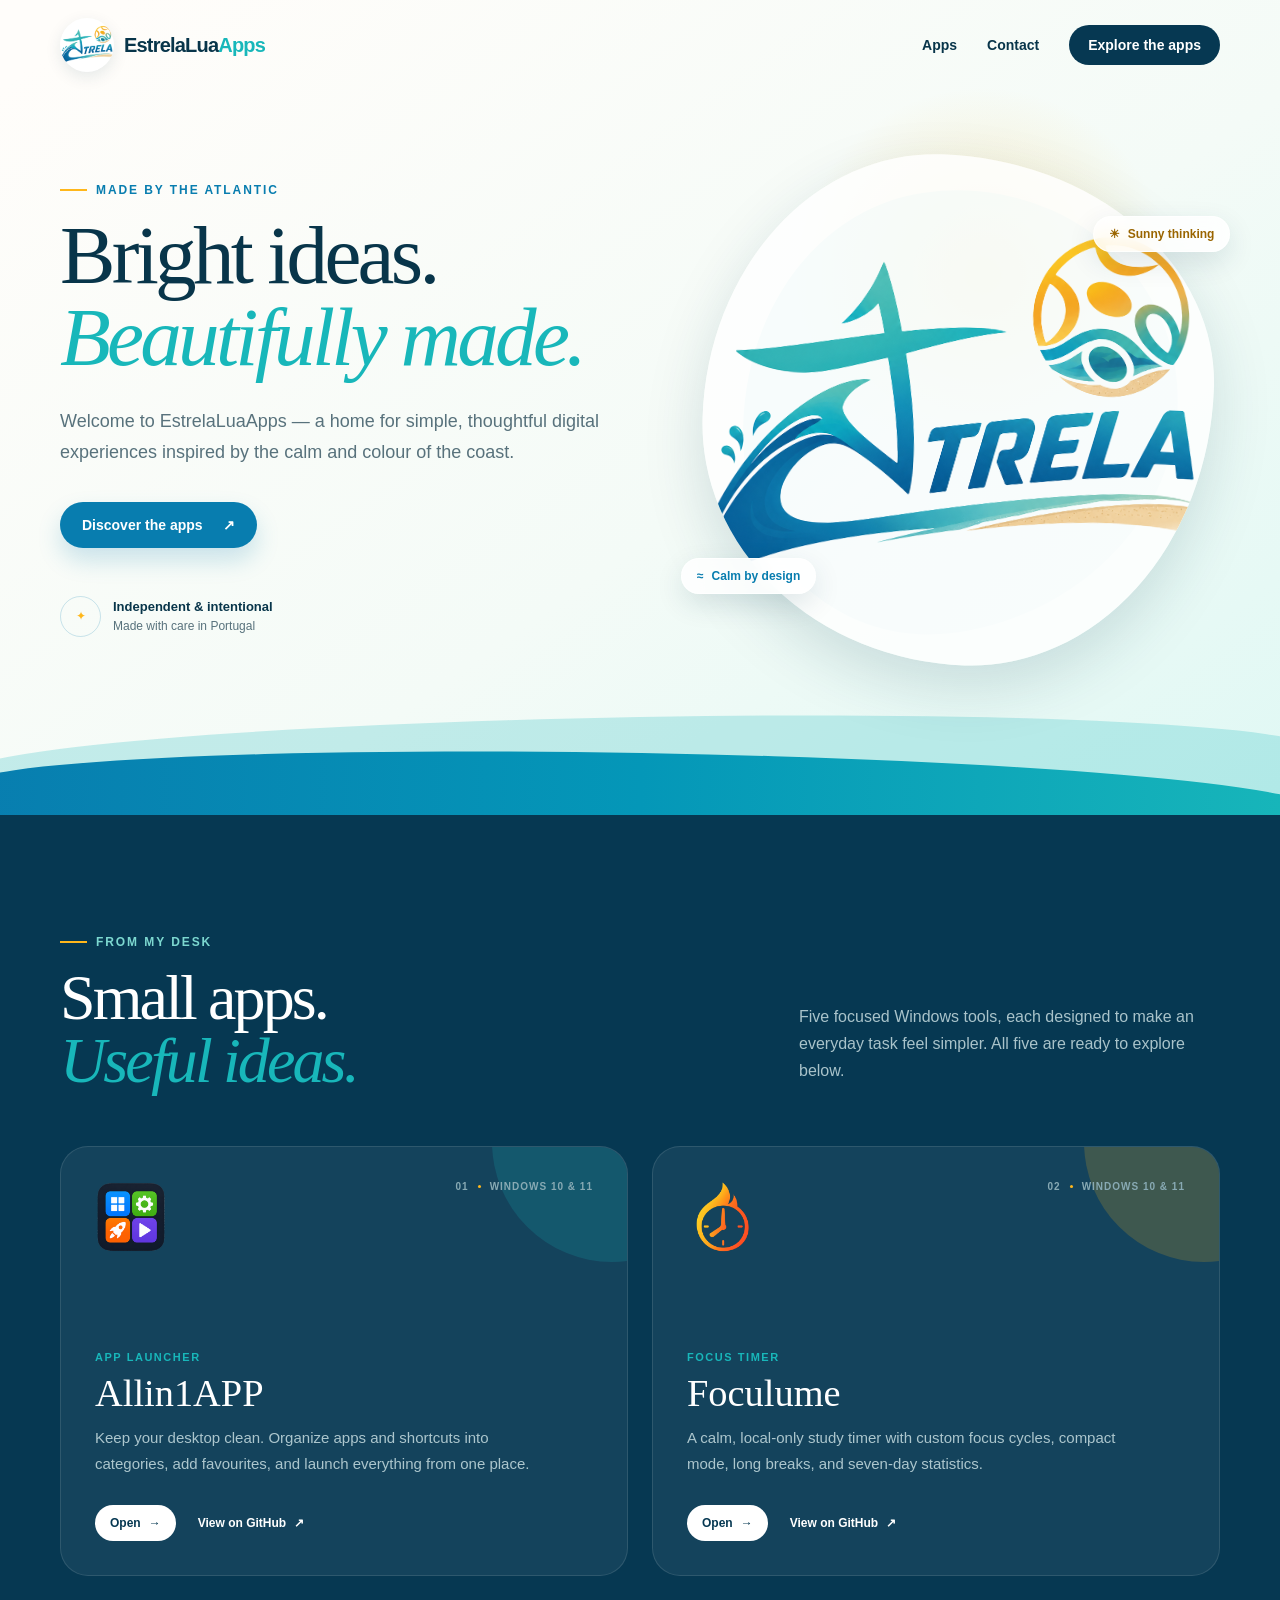
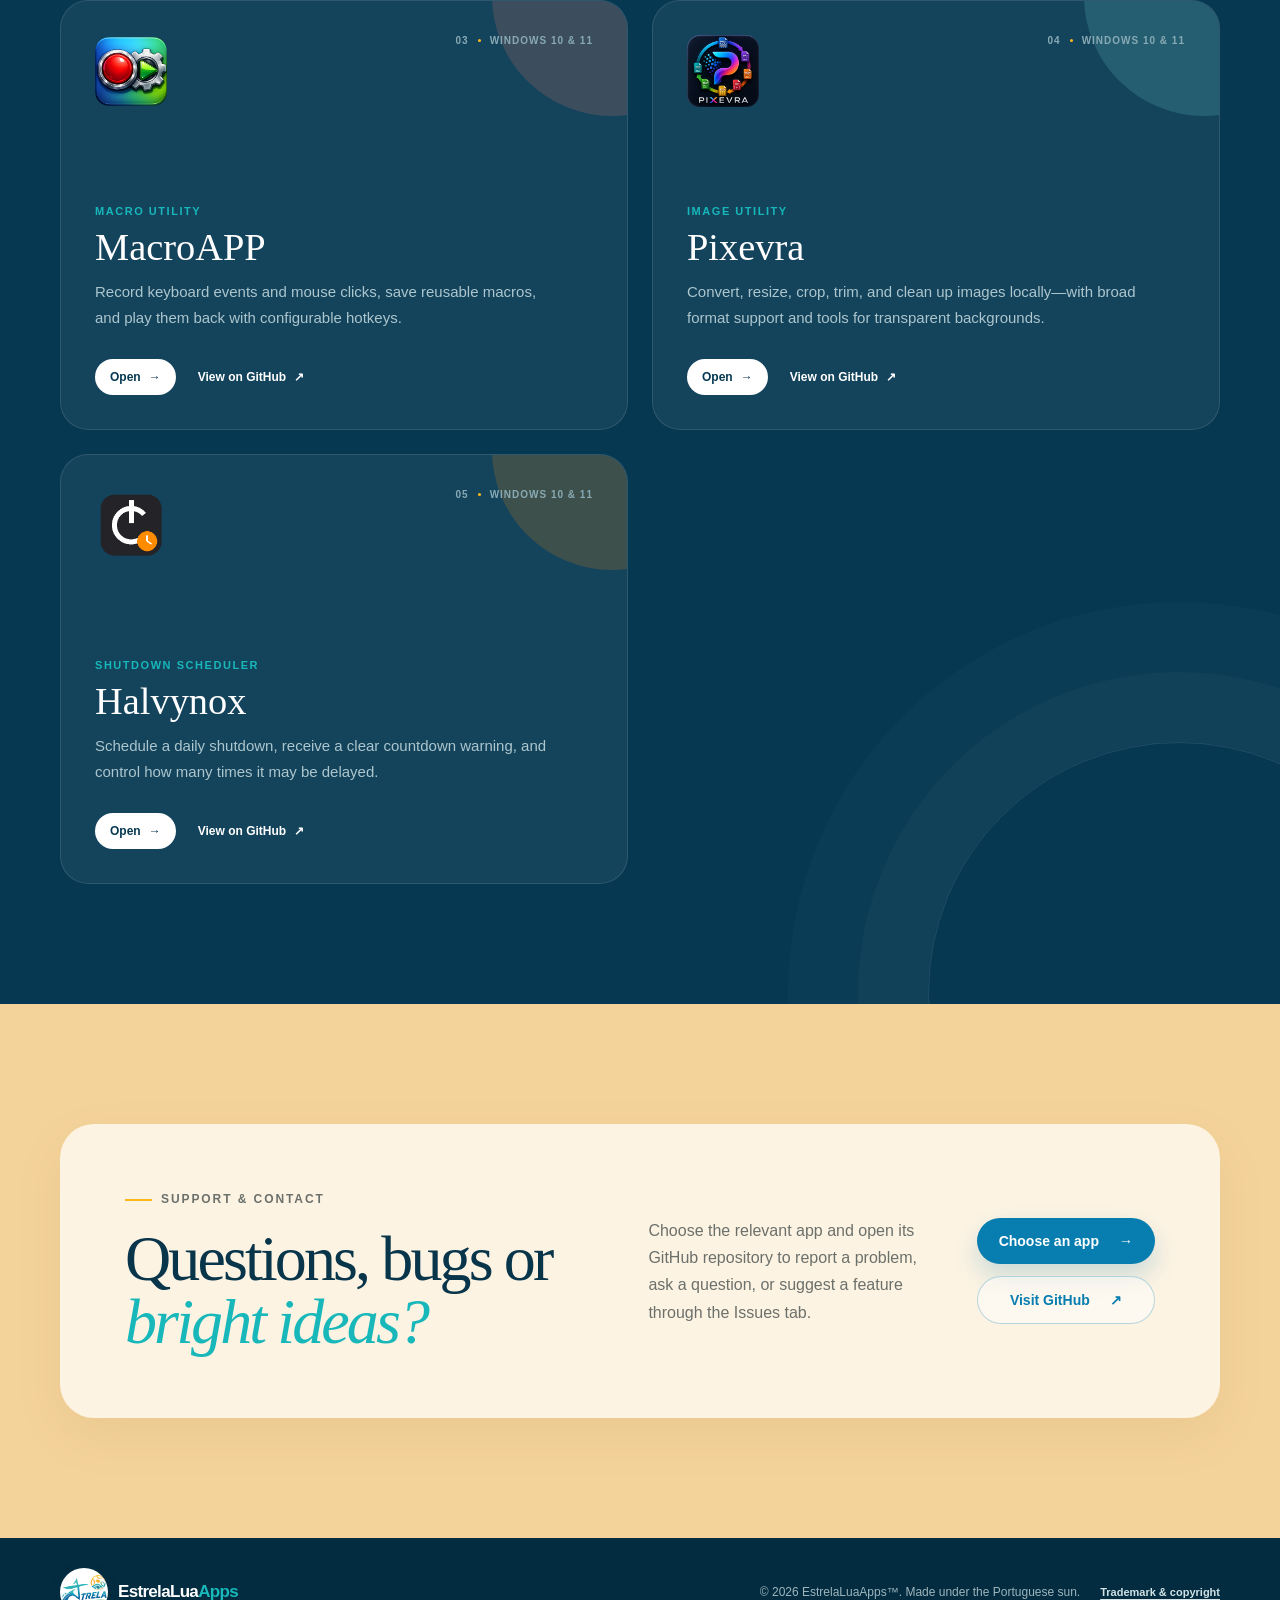
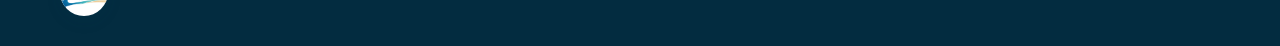
==== commit cde21f7e: "Add Halvynox to the app collection" ====
--- a/index.html
+++ b/index.html
@@ -84,8 +84,8 @@
               <h2>Small apps.<br /><em>Useful ideas.</em></h2>
             </div>
             <p>
-              Four focused Windows tools, each designed to make an everyday task
-              feel simpler. All four are ready to explore below.
+              Five focused Windows tools, each designed to make an everyday task
+              feel simpler. All five are ready to explore below.
             </p>
           </div>
 
@@ -175,6 +175,28 @@
               <div class="app-links">
                 <a href="apps/pixevra.html">Open <span aria-hidden="true">→</span></a>
                 <a href="https://github.com/GamrGamr/Pixevra" target="_blank" rel="noopener noreferrer">View on GitHub <span aria-hidden="true">↗</span></a>
+              </div>
+            </article>
+
+            <article class="app-card app-five reveal">
+              <div class="app-card-top">
+                <a class="app-symbol has-image" href="apps/halvynox.html" aria-label="Open Halvynox details"><img src="assets/halvynox-icon.png" alt="" /></a>
+                <div class="app-meta">
+                  <span>05</span>
+                  <span>Windows 10 &amp; 11</span>
+                </div>
+              </div>
+              <div class="app-copy">
+                <p class="card-label">Shutdown scheduler</p>
+                <h3>Halvynox</h3>
+                <p>
+                  Schedule a daily shutdown, receive a clear countdown warning,
+                  and control how many times it may be delayed.
+                </p>
+              </div>
+              <div class="app-links">
+                <a href="apps/halvynox.html">Open <span aria-hidden="true">&rarr;</span></a>
+                <a href="https://github.com/GamrGamr/Halvynox" target="_blank" rel="noopener noreferrer">View on GitHub <span aria-hidden="true">&nearr;</span></a>
               </div>
             </article>
           </div>
--- a/styles.css
+++ b/styles.css
@@ -125,6 +125,7 @@
 .app-two::before { background: var(--sun); }
 .app-three::before { background: var(--coral); }
 .app-four::before { background: #7cd8d0; }
+.app-five::before { background: #ff8a00; }
 .app-card-top { position: relative; z-index: 1; display: flex; align-items: flex-start; justify-content: space-between; gap: 20px; }
 .app-symbol {
   display: grid; place-items: center; width: 72px; height: 72px; flex: 0 0 72px;
@@ -138,6 +139,7 @@
 .app-two .app-symbol { color: #8a5b00; background: #fff4cf; }
 .app-three .app-symbol { color: #863f34; background: #ffe5df; }
 .app-four .app-symbol { color: var(--ocean); background: #e3fbf7; }
+.app-five .app-symbol { color: #ff8a00; background: #fff0dc; }
 .app-card .app-symbol.has-image { background: transparent; border-radius: 0; box-shadow: none; }
 .app-card .app-symbol.has-image[href]:hover { box-shadow: none; }
 .app-meta { display: flex; align-items: center; gap: 9px; color: #88aab4; font-size: 10px; font-weight: 800; letter-spacing: .1em; text-transform: uppercase; }
@@ -191,6 +193,7 @@
 .foculume-detail { --detail-accent: var(--sun); --detail-icon: #fff3c9; }
 .macro-detail { --detail-accent: var(--coral); --detail-icon: #ffe5df; }
 .pixevra-detail { --detail-accent: #7357ff; --detail-icon: #eef3ff; }
+.halvynox-detail { --detail-accent: #ff8a00; --detail-icon: #fff0dc; }
 
 .contact-section { background: var(--sand); }
 .contact-card { display: grid; grid-template-columns: 1.2fr .7fr auto; align-items: center; gap: 55px; padding: 65px; border-radius: 34px; background: rgba(255,255,255,.72); box-shadow: 0 18px 50px rgba(126,87,30,.08); }
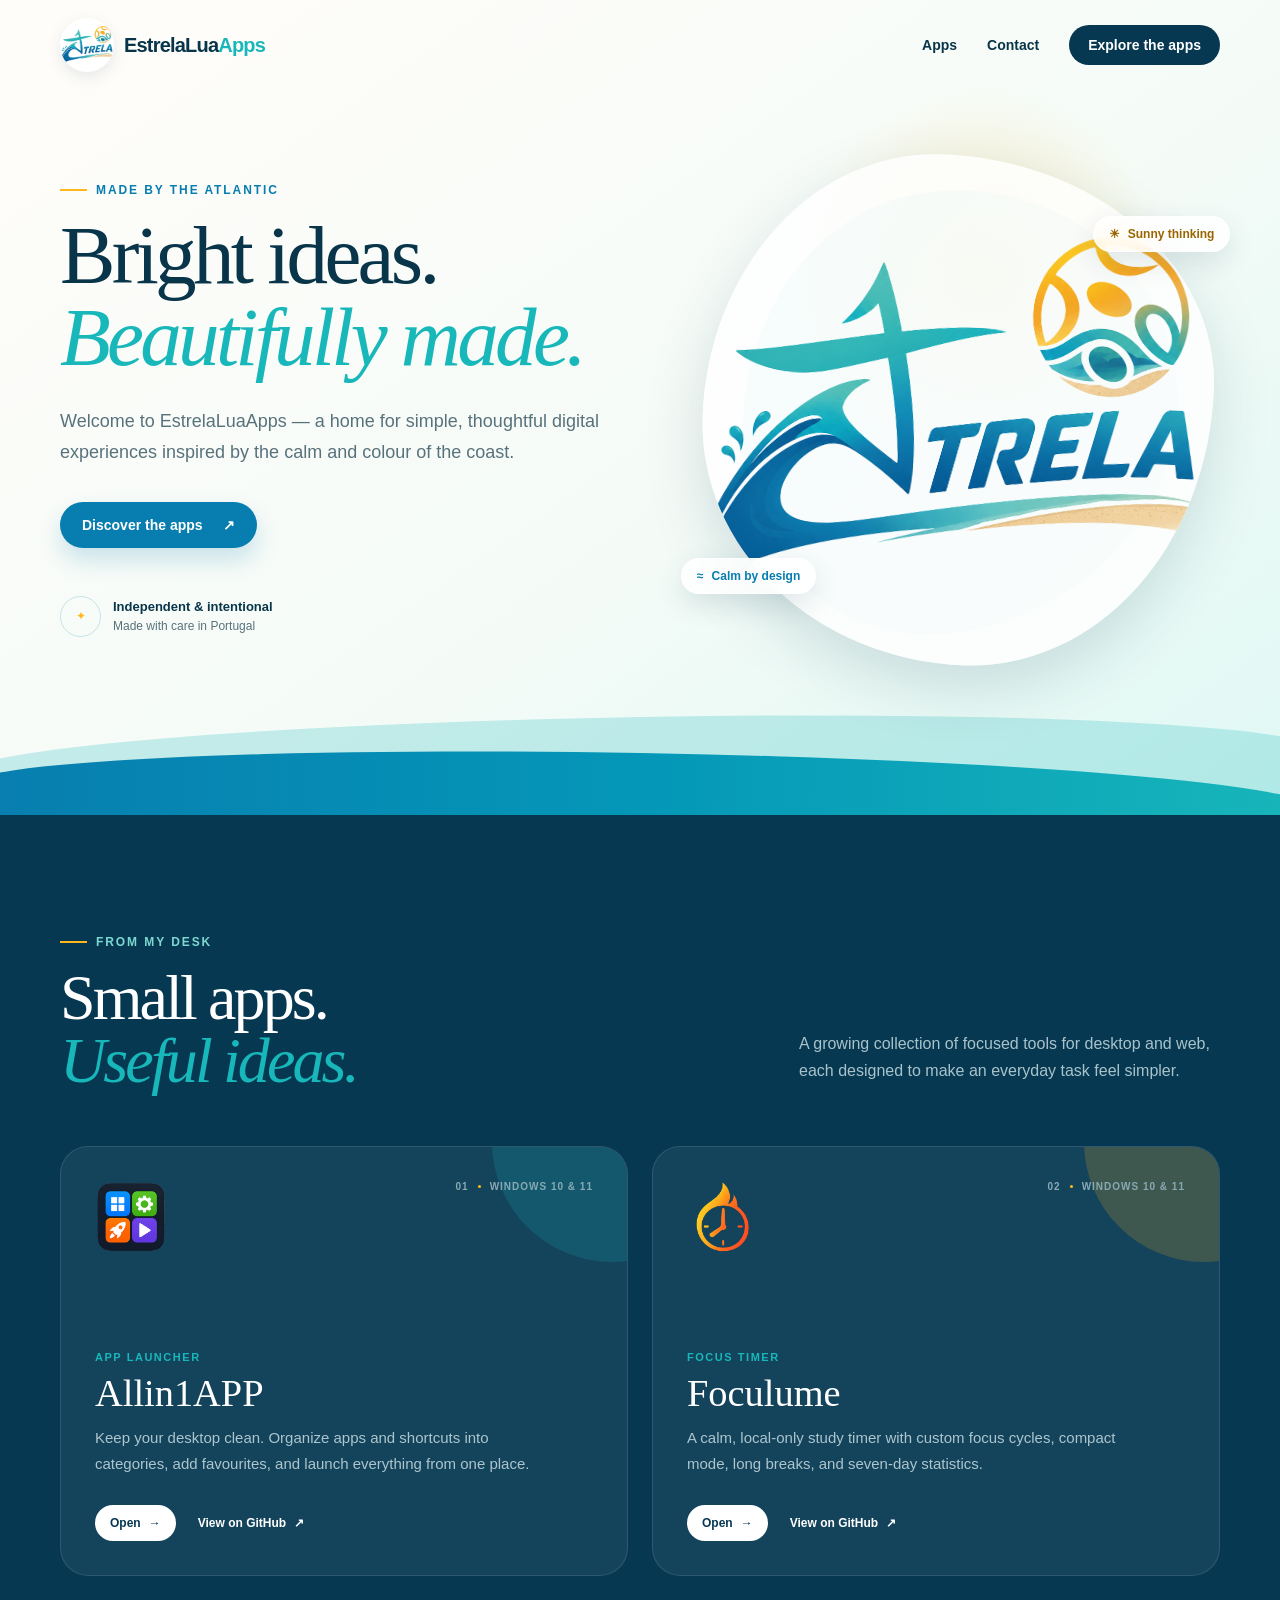
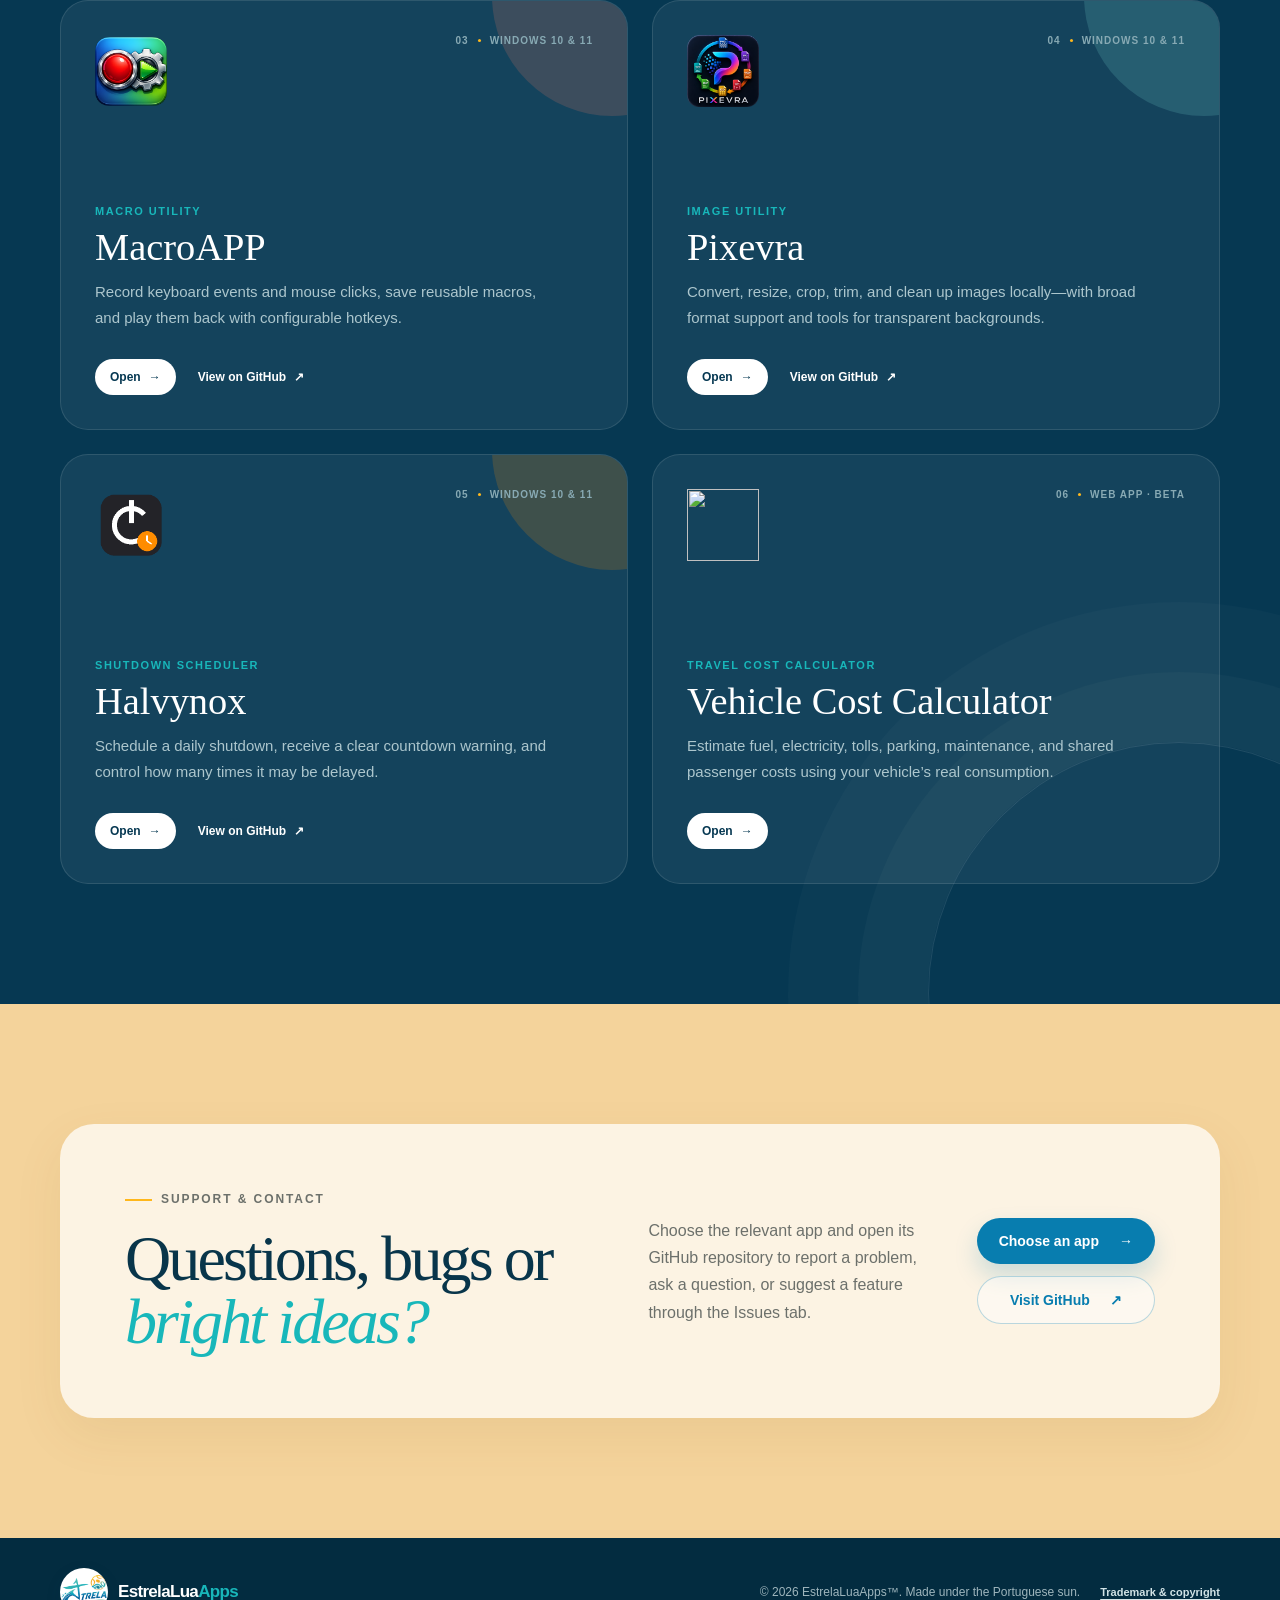
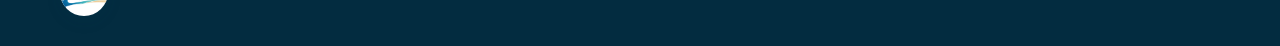
==== commit 8d967c94: "Filter numeric inputs and simplify app card" ====
--- a/index.html
+++ b/index.html
@@ -84,8 +84,8 @@
               <h2>Small apps.<br /><em>Useful ideas.</em></h2>
             </div>
             <p>
-              Five focused Windows tools, each designed to make an everyday task
-              feel simpler. All five are ready to explore below.
+              A growing collection of focused tools for desktop and web, each
+              designed to make an everyday task feel simpler.
             </p>
           </div>
 
@@ -197,6 +197,27 @@
               <div class="app-links">
                 <a href="apps/halvynox.html">Open <span aria-hidden="true">&rarr;</span></a>
                 <a href="https://github.com/GamrGamr/Halvynox" target="_blank" rel="noopener noreferrer">View on GitHub <span aria-hidden="true">&nearr;</span></a>
+              </div>
+            </article>
+
+            <article class="app-card app-six reveal reveal-delay">
+              <div class="app-card-top">
+                <a class="app-symbol has-image" href="apps/vehicle-cost-calculator.html" aria-label="Open Vehicle Cost Calculator details"><img src="assets/vehicle-cost-calculator-icon.svg" alt="" /></a>
+                <div class="app-meta">
+                  <span>06</span>
+                  <span>Web app &middot; Beta</span>
+                </div>
+              </div>
+              <div class="app-copy">
+                <p class="card-label">Travel cost calculator</p>
+                <h3>Vehicle Cost Calculator</h3>
+                <p>
+                  Estimate fuel, electricity, tolls, parking, maintenance, and
+                  shared passenger costs using your vehicle&rsquo;s real consumption.
+                </p>
+              </div>
+              <div class="app-links">
+                <a href="apps/vehicle-cost-calculator.html">Open <span aria-hidden="true">&rarr;</span></a>
               </div>
             </article>
           </div>
